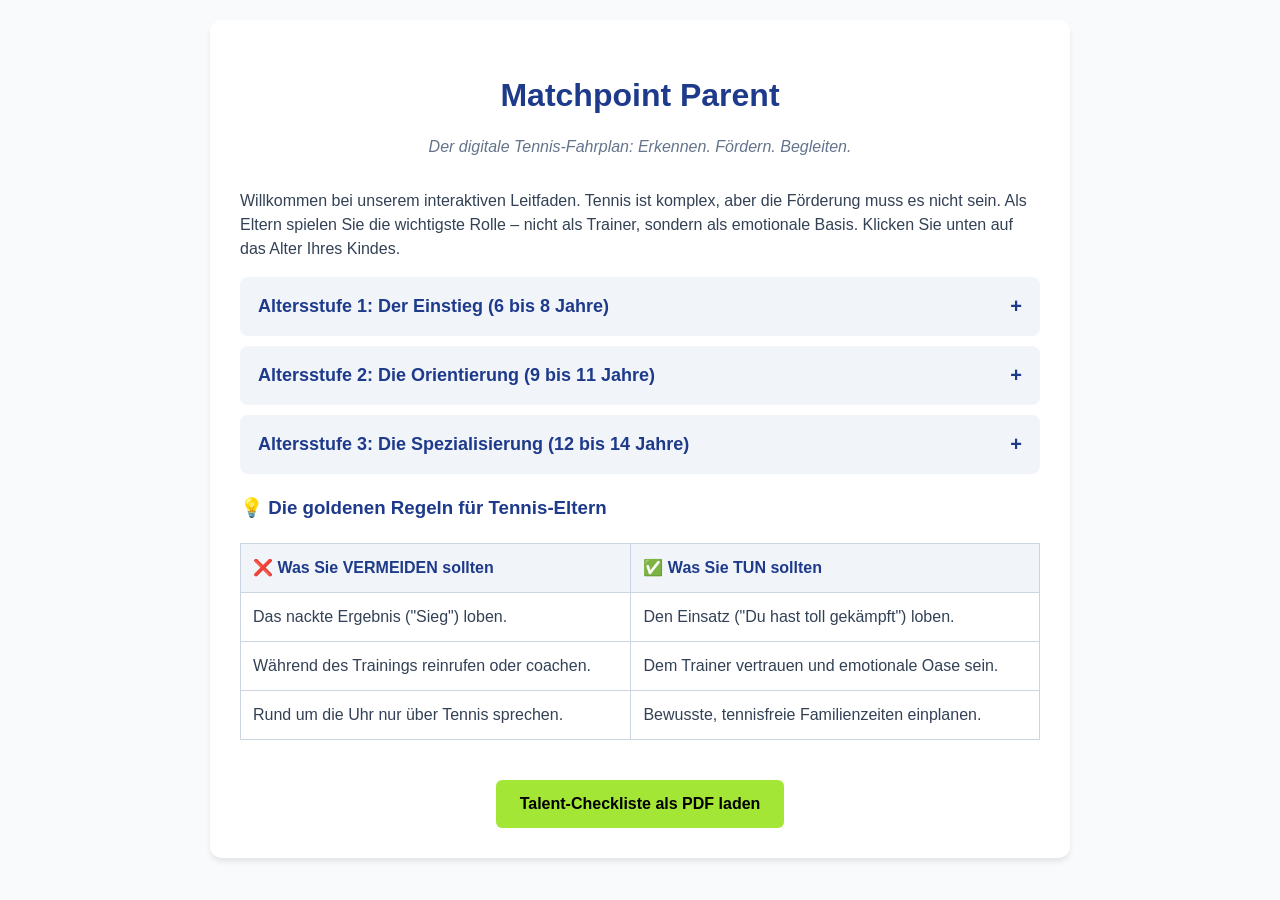
==== foerderung_ab_6.html @ e2ccd13d "Add files via upload" ====
<!DOCTYPE html>
<html lang="de">
<head>
    <meta charset="UTF-8">
    <meta name="viewport" content="width=device-width, initial-scale=1.0">
    <title>Matchpoint Parent - Tennis-Talent richtig fördern</title>
    <style>
        :root {
            --primary: #1e3a8a;
            --secondary: #a3e635;
            --text: #334155;
            --bg: #f8fafc;
            --white: #ffffff;
        }
        
        body {
            font-family: -apple-system, BlinkMacSystemFont, "Segoe UI", Roboto, sans-serif;
            line-height: 1.5;
            color: var(--text);
            background-color: var(--bg);
            margin: 0;
            padding: 20px;
        }

        .container {
            max-width: 800px;
            margin: 0 auto;
            background: var(--white);
            padding: 30px;
            border-radius: 12px;
            box-shadow: 0 4px 6px -1px rgba(0,0,0,0.1);
        }

        h1 {
            color: var(--primary);
            text-align: center;
            margin-bottom: 5px;
        }

        .subtitle {
            text-align: center;
            color: #64748b;
            font-style: italic;
            margin-bottom: 30px;
        }

        .accordion {
            background-color: #f1f5f9;
            color: var(--primary);
            cursor: pointer;
            padding: 18px;
            width: 100%;
            border: none;
            text-align: left;
            outline: none;
            font-size: 18px;
            font-weight: bold;
            transition: 0.4s;
            border-radius: 8px;
            margin-top: 10px;
            display: flex;
            justify-content: space-between;
            align-items: center;
        }

        .active, .accordion:hover {
            background-color: #e2e8f0;
        }

        .accordion:after {
            content: '\002B';
            font-size: 20px;
            font-weight: bold;
        }

        .active:after {
            content: "\2212";
        }

        .panel {
            padding: 0 18px;
            background-color: white;
            max-height: 0;
            overflow: hidden;
            transition: max-height 0.2s ease-out;
            border-left: 3px solid var(--secondary);
        }

        h3 {
            color: var(--primary);
            margin-top: 20px;
        }

        ul {
            padding-left: 20px;
        }

        li {
            margin-bottom: 8px;
        }

        table {
            width: 100%;
            border-collapse: collapse;
            margin: 20px 0;
        }

        th, td {
            border: 1px solid #cbd5e1;
            padding: 12px;
            text-align: left;
        }

        th {
            background-color: #f1f5f9;
            color: var(--primary);
        }

        .btn-container {
            text-align: center;
            margin-top: 40px;
        }

        .btn {
            background-color: var(--secondary);
            color: #000;
            padding: 12px 24px;
            text-decoration: none;
            font-weight: bold;
            border-radius: 6px;
            display: inline-block;
            transition: transform 0.2s;
        }

        .btn:hover {
            transform: scale(1.05);
        }
    </style>
</head>
<body>

<div class="container">
    <h1>Matchpoint Parent</h1>
    <p class="subtitle">Der digitale Tennis-Fahrplan: Erkennen. Fördern. Begleiten.</p>
    
    <p>Willkommen bei unserem interaktiven Leitfaden. Tennis ist komplex, aber die Förderung muss es nicht sein. Als Eltern spielen Sie die wichtigste Rolle – nicht als Trainer, sondern als emotionale Basis. Klicken Sie unten auf das Alter Ihres Kindes.</p>

    <button class="accordion">Altersstufe 1: Der Einstieg (6 bis 8 Jahre)</button>
    <div class="panel">
        <p><em>Motto: Die Welt der Bälle entdecken – Spaß steht über Technik.</em></p>
        <h3>🔍 Worauf Sie jetzt achten sollten (Talent-Check)</h3>
        <ul>
            <li><strong>Auge-Hand-Koordination:</strong> Fängt Ihr Kind Bälle mühelos aus der Luft?</li>
            <li><strong>Antizipation:</strong> Läuft es intuitiv dorthin, wo der Ball gleich hinspringt?</li>
            <li><strong>Ball-Fokus:</strong> Will das Kind mit jedem runden Objekt sofort spielen?</li>
            <li><strong>Agilität:</strong> Bewegt es sich flink und wechselt schnell die Richtung?</li>
        </ul>
        <h3>🚀 Was Sie jetzt aktiv fördern sollten</h3>
        <ul>
            <li><strong>Polysportivität:</strong> Gehen Sie zusätzlich Turnen, Schwimmen oder Fußball spielen.</li>
            <li><strong>Das richtige Material:</strong> Nutzen Sie kindgerechte rote, weiche Bälle und kleinere Schläger.</li>
            <li><strong>Freies Spielen:</strong> Lassen Sie Ihr Kind Bälle ohne starre Regeln gegen Wände schlagen.</li>
            <li><strong>Ergebnis-Freiheit:</strong> Loben Sie immer den Versuch, niemals das fehlerfreie Ergebnis.</li>
        </ul>
    </div>

    <button class="accordion">Altersstufe 2: Die Orientierung (9 bis 11 Jahre)</button>
    <div class="panel">
        <p><em>Motto: Das goldene Lernalter – Technik saugen wie ein Schwamm.</em></p>
        <h3>🔍 Worauf Sie jetzt achten sollten (Talent-Check)</h3>
        <ul>
            <li><strong>Lern-Geschwindigkeit:</strong> Setzt das Kind Trainer-Anweisungen nach wenigen Minuten um?</li>
            <li><strong>Frustrationstoleranz:</strong> Bleibt es nach Fehlern fokussiert oder verliert es die Lust?</li>
            <li><strong>Wettkampfdrang:</strong> Liebt es Ihr Kind, Punkte auszuspielen und Matches zu fordern?</li>
            <li><strong>Biologischer Vorsprung:</strong> Unterscheiden Sie echtes Talent von reinem Wachstumsvorsprung.</li>
        </ul>
        <h3>🚀 Was Sie jetzt aktiv fördern sollten</h3>
        <ul>
            <li><strong>Präzise Beinarbeit:</strong> Der Fokus im Training muss jetzt stark auf dem "Split-Step" liegen.</li>
            <li><strong>Erste Matchpraxis:</strong> Melden Sie Ihr Kind bei kleinen, regionalen Turnieren (U9/U10) an.</li>
            <li><strong>Orange & Grüne Bälle:</strong> Nutzen Sie die altersgerechten, leicht reduzierten Ballstufen.</li>
            <li><strong>Zweite Sportart halten:</strong> Leichtathletik (Schnelligkeit) ergänzt Tennis jetzt perfekt.</li>
        </ul>
    </div>

    <button class="accordion">Altersstufe 3: Die Spezialisierung (12 bis 14 Jahre)</button>
    <div class="panel">
        <p><em>Motto: Der Weg zum Athleten – Psyche und Taktik entscheiden.</em></p>
        <h3>🔍 Worauf Sie jetzt achten sollten (Talent-Check)</h3>
        <ul>
            <li><strong>Intrinsischer Antrieb:</strong> Packt Ihr Kind die Tasche selbst? Will es von sich aus mehr trainieren?</li>
            <li><strong>Mentale Stärke:</strong> Kann es enge Spielstände (z.B. Tie-Breaks) ruhig zu Ende spielen?</li>
            <li><strong>Regeneration:</strong> Erholt sich der Körper schnell nach harten Matches?</li>
        </ul>
        <h3>🚀 Was Sie jetzt aktiv fördern sollten</h3>
        <ul>
            <li><strong>Taktik-Training:</strong> Matchmuster verstehen lernen (z.B. "Wie öffne ich den Platz?").</li>
            <li><strong>Spezifische Athletik:</strong> Kraft-, Schnelligkeits- und Rumpfstabilitätstraining zur Prävention.</li>
            <li><strong>Professionelles Umfeld:</strong> Anbindung an den Landesverband oder Leistungsstützpunkte suchen.</li>
            <li><strong>Schule & Sport:</strong> Unterstützen Sie aktiv beim Zeitmanagement im Alltag.</li>
        </ul>
    </div>

    <h3>💡 Die goldenen Regeln für Tennis-Eltern</h3>
    <table>
        <thead>
            <tr>
                <th>❌ Was Sie VERMEIDEN sollten</th>
                <th>✅ Was Sie TUN sollten</th>
            </tr>
        </thead>
        <tbody>
            <tr>
                <td>Das nackte Ergebnis ("Sieg") loben.</td>
                <td>Den Einsatz ("Du hast toll gekämpft") loben.</td>
            </tr>
            <tr>
                <td>Während des Trainings reinrufen oder coachen.</td>
                <td>Dem Trainer vertrauen und emotionale Oase sein.</td>
            </tr>
            <tr>
                <td>Rund um die Uhr nur über Tennis sprechen.</td>
                <td>Bewusste, tennisfreie Familienzeiten einplanen.</td>
            </tr>
        </tbody>
    </table>

    <div class="btn-container">
        <a href="#" class="btn">Talent-Checkliste als PDF laden</a>
    </div>
</div>

<script>
    const acc = document.getElementsByClassName("accordion");
    for (let i = 0; i < acc.length; i++) {
        acc[i].addEventListener("click", function() {
            this.classList.toggle("active");
            const panel = this.nextElementSibling;
            if (panel.style.maxHeight) {
                panel.style.maxHeight = null;
            } else {
                panel.style.maxHeight = panel.scrollHeight + "px";
            } 
        });
    }
</script>

</body>
</html>
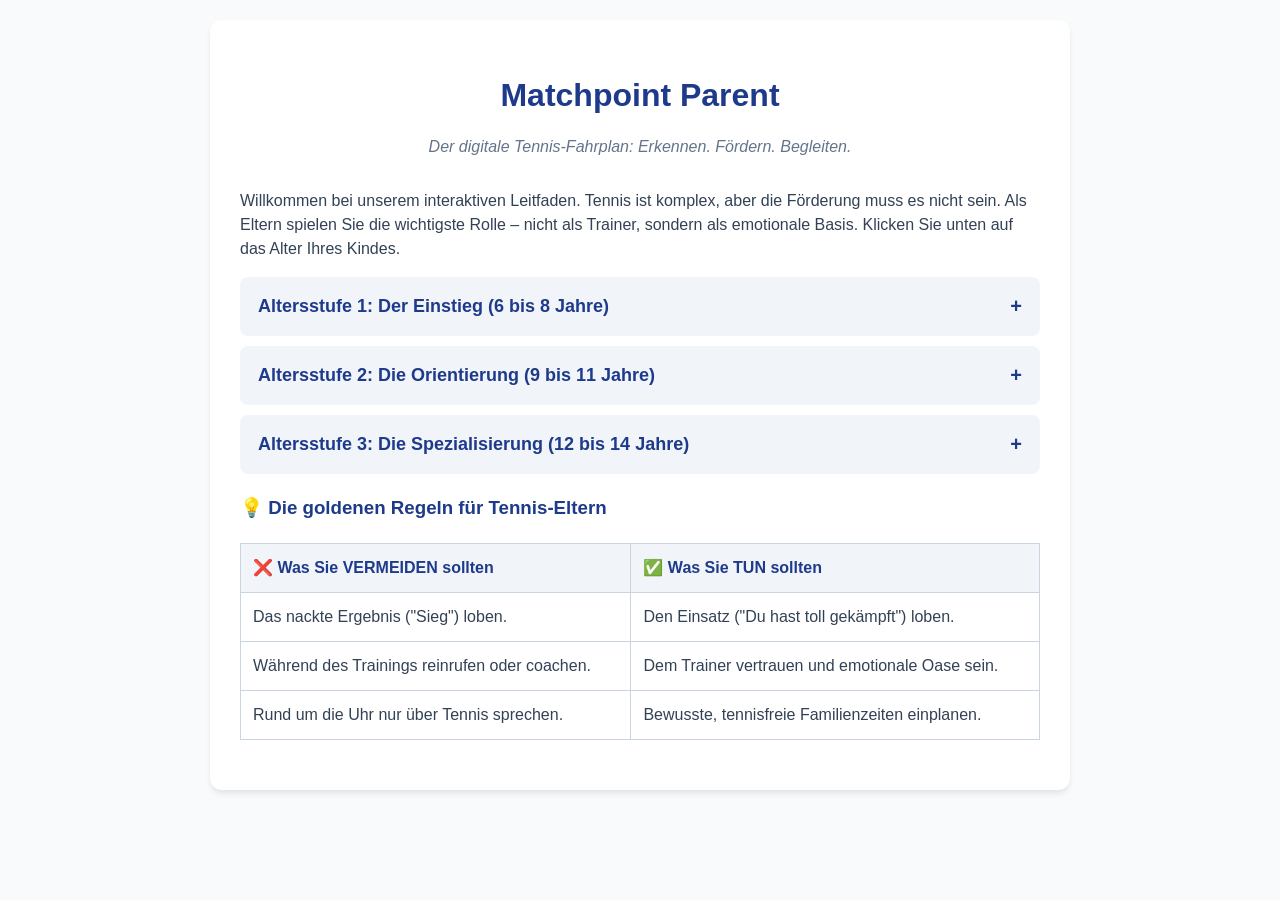
==== commit b633ea15: "Add files via upload" ====
--- a/foerderung_ab_6.html
+++ b/foerderung_ab_6.html
@@ -225,9 +225,6 @@
         </tbody>
     </table>
 
-    <div class="btn-container">
-        <a href="#" class="btn">Talent-Checkliste als PDF laden</a>
-    </div>
 </div>
 
 <script>
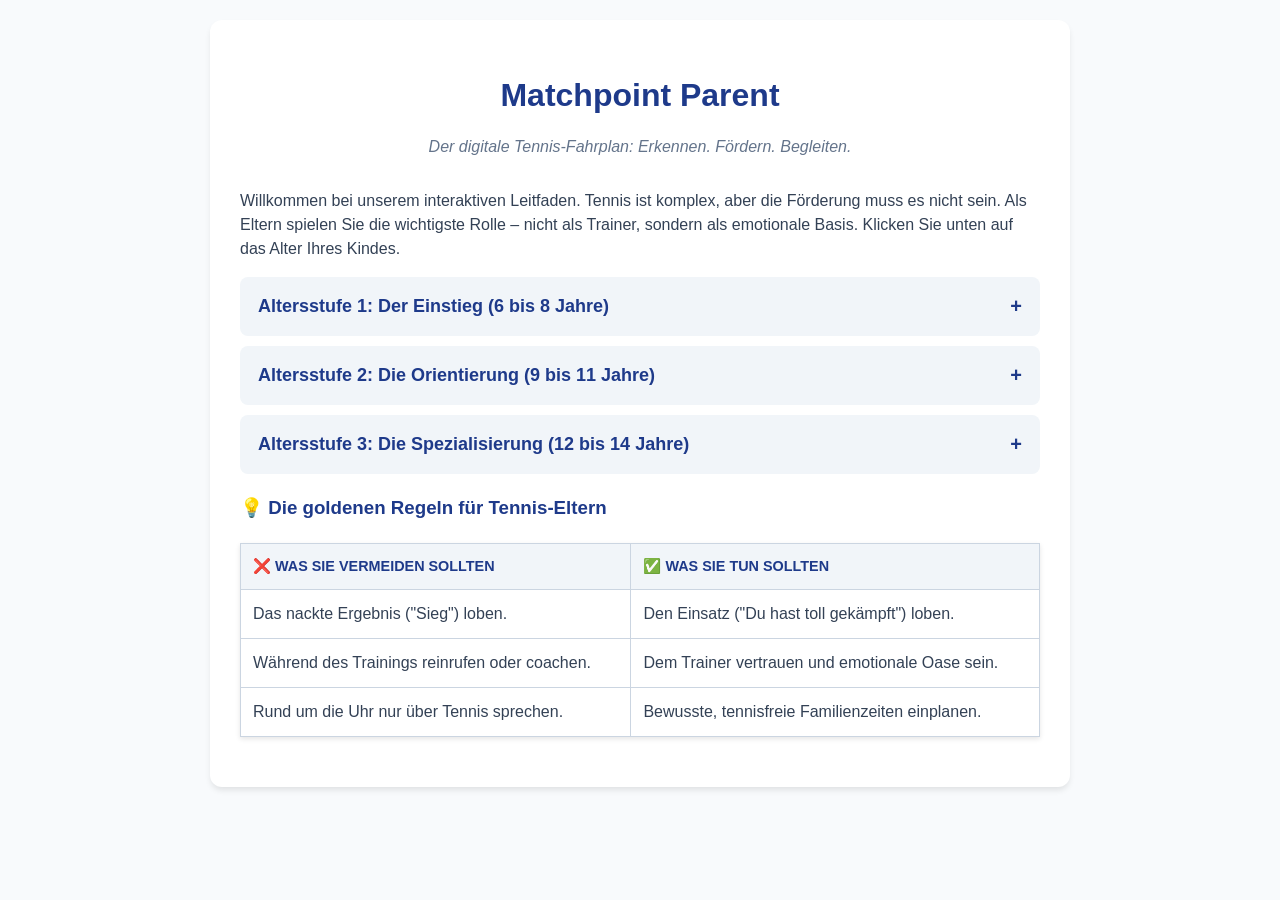
==== commit 0696b3c0: "Add files via upload" ====
--- a/foerderung_ab_6.html
+++ b/foerderung_ab_6.html
@@ -1,6 +1,11 @@
 <!DOCTYPE html>
 <html lang="de">
 <head>
+        <meta charset="UTF-8">
+    <meta name="viewport" content="width=device-width, initial-scale=1.0">
+    <title>Erwachsenen-Camp</title>
+    <link rel="stylesheet" href="style.css">
+    
     <meta charset="UTF-8">
     <meta name="viewport" content="width=device-width, initial-scale=1.0">
     <title>Matchpoint Parent - Tennis-Talent richtig fördern</title>
--- a/style.css
+++ b/style.css
@@ -0,0 +1,558 @@
+body { font-family: Arial, sans-serif; margin: 0; line-height: 1.6; }
+header { background: #2c3e50; color: white; padding: 20px; text-align: center; }
+
+nav ul { list-style: none; padding: 0; display: flex; justify-content: center; background: #34495e; }
+nav li { margin: 0 15px; }
+nav a { color: white; text-decoration: none; font-weight: bold; padding: 10px; display: block; }
+nav a:hover, .dropdown-content a:hover, td a:hover, .footer-nav a:hover { background-color: #27ae60; color: white; }
+nav a:hover { border-radius: 5px; }
+
+main { padding: 40px; max-width: 800px; margin: auto; }
+footer { text-align: center; padding: 20px; background: #eee; font-size: 0.9em; }
+
+table { width: 100%; border-collapse: collapse; margin-top: 20px; background: #fff; box-shadow: 0 2px 5px rgba(0,0,0,0.1); }
+th, td { padding: 12px 15px; text-align: left; border-bottom: 1px solid #ddd; }
+th { background: #27ae60; color: white; text-transform: uppercase; font-size: 0.9em; }
+tr:hover { background: #f9f9f9; }
+td a { text-decoration: none; color: #2c3e50; font-weight: bold; display: block; }
+
+.dropdown { position: relative; display: inline-block; }
+.dropdown-content { display: none; position: absolute; background: #34495e; min-width: 220px; box-shadow: 0 8px 16px rgba(0,0,0,0.2); z-index: 1; border-radius: 0 0 5px 5px; }
+.dropdown-content a { color: white; padding: 12px 16px; text-decoration: none; display: block; text-align: left; }
+.dropdown:hover .dropdown-content { display: block; }
+.dropbtn { cursor: default; }
+
+.info-grid { display: flex; gap: 20px; margin: 30px 0; }
+.info-grid p { margin: 1px 0; }
+.info-box { flex: 1; background: #f4f4f4; padding: 20px; border-left: 5px solid #27ae60; border-radius: 5px; }
+
+.cta-section { background: #2c3e50; color: white; padding: 30px; text-align: center; border-radius: 10px; }
+.button { display: inline-block; background: #27ae60; color: white; padding: 10px 20px; text-decoration: none; border-radius: 5px; margin-top: 15px; }
+.button:hover { background: #219150; }
+
+.deadline-urgent { color: #e74c3c; font-weight: bold; }
+.footer-nav a:hover { text-decoration: underline; color: #27ae60 !important; }
+
+.pdf-container { width: 100%; max-width: 900px; margin: 20px auto; overflow: hidden; border-radius: 8px; box-shadow: 0 4px 15px rgba(0,0,0,0.1); }
+
+.profile-header { margin-bottom: 40px; }
+.experience { font-size: 1.2rem; color: #27ae60; font-weight: bold; margin-bottom: 20px; }
+.contact-card { background: #f8f9fa; border: 1px solid #ddd; padding: 20px; border-radius: 10px; max-width: 400px; box-shadow: 0 4px 6px rgba(0,0,0,0.05); }
+.contact-card p { margin: 10px 0; }
+.contact-card a { color: #2c3e50; text-decoration: none; font-weight: bold; }
+.contact-card a:hover { color: #27ae60; text-decoration: underline; }
+.contact-card a[href*="wa.me"] { color: #25D366; }
+.price-info { font-size: 1.1rem; color: #c0392b; margin: 15px 0 !important; }
+
+@media (max-width: 768px) {
+    nav ul { flex-direction: column; align-items: center; }
+    nav li { margin: 5px 0; width: 100%; text-align: center; }
+    .dropdown-content { position: static; width: 100%; }
+    header h1 { font-size: 1.5rem; }
+}
+
+@media (max-width: 600px) {
+    table { display: block; overflow-x: auto; white-space: nowrap; }
+    .contact-card { max-width: 100%; }
+}
+
+.highlight-box {
+    background-color: #e8f5e9;
+    padding: 20px;
+    border-radius: 8px;
+    border-left: 6px solid #27ae60;
+    margin-bottom: 30px;
+}
+
+.donation-info {
+    background: #fdf2e9;
+    padding: 15px;
+    border-radius: 8px;
+    margin: 20px 0;
+    border: 1px dashed #e67e22;
+    text-align: center;
+}
+
+/* Falls noch nicht geschehen: WhatsApp & Telefon Farben */
+.whatsapp-btn { background-color: #25D366 !important; }
+.call-btn { background-color: #3498db !important; }
+.paypal-btn {
+    background-color: #0070ba !important; /* PayPal Blau */
+    color: white !important;
+    font-weight: bold;
+}
+.paypal-btn:hover {
+    background-color: #005ea6 !important;
+    text-decoration: none;
+}
+.trophy-box {
+    background: linear-gradient(135deg, #fff9e6 0%, #ffecb3 100%);
+    border: 2px solid #ffcc00 !important;
+    text-align: center;
+}
+
+.trophy-box h3 {
+    color: #b8860b;
+}
+.small-text {
+    font-size: 0.9rem;
+    line-height: 1.4;
+}
+
+.mode-details ul {
+    list-style-type: "🎾 ";
+    padding-left: 20px;
+}
+
+.mode-details h3 {
+    margin-top: 0;
+}
+/* Dunkelgrüne Box für die Siegerehrung */
+.award-ceremony-box {
+    background-color: #1b4d3e; /* Edles Dunkelgrün */
+    color: #ffffff; /* Weiße Schrift für Kontrast */
+    padding: 25px;
+    border-radius: 10px;
+    text-align: center;
+    margin: 30px 0;
+    box-shadow: 0 4px 10px rgba(0,0,0,0.2);
+    border: 2px solid #27ae60;
+}
+
+.award-ceremony-box h3 {
+    margin-top: 0;
+    color: #f1c40f; /* Goldene Farbe für die Überschrift */
+    text-transform: uppercase;
+    letter-spacing: 1px;
+}
+
+.award-ceremony-box p {
+    font-size: 1.1rem;
+    margin-bottom: 0;
+}
+.mentor-box {
+    background-color: #f0f7ff;
+    border-left: 5px solid #3498db;
+}
+
+.schedule-box {
+    background: #fff;
+    padding: 20px;
+    border-radius: 10px;
+    margin: 20px 0;
+    box-shadow: 0 2px 5px rgba(0,0,0,0.1);
+}
+
+.schedule-table {
+    width: 100%;
+    border-collapse: collapse;
+}
+
+.schedule-table td {
+    padding: 10px;
+    border-bottom: 1px solid #eee;
+}
+
+.schedule-table tr:last-child td {
+    border-bottom: none;
+}
+.contact-list {
+    text-align: left;
+    max-width: 500px;
+    margin: 20px auto;
+    background: rgba(255,255,255,0.1);
+    padding: 15px;
+    border-radius: 8px;
+}
+
+.contact-item {
+    margin-bottom: 10px;
+    padding-bottom: 5px;
+    border-bottom: 1px solid rgba(255,255,255,0.2);
+}
+
+.contact-item a {
+    color: white;
+    text-decoration: underline;
+}
+.intro-text {
+    font-size: 1.1rem;
+    line-height: 1.6;
+    color: #34495e;
+    margin-bottom: 30px;
+}
+
+.reason-grid {
+    display: flex;
+    gap: 20px;
+    margin-bottom: 30px;
+}
+
+.reason-card {
+    flex: 1;
+    background: #fdfdfd;
+    border: 1px solid #eee;
+    padding: 20px;
+    border-radius: 8px;
+}
+
+.health-box {
+    background-color: #e8f5e9; /* Zartes Grün */
+    padding: 25px;
+    border-radius: 12px;
+    margin-top: 40px;
+    border-left: 8px solid #2ecc71;
+}
+
+.did-you-know {
+    margin-top: 15px;
+    padding: 10px;
+    background: rgba(255, 255, 255, 0.5);
+    border-radius: 5px;
+    font-style: italic;
+}
+
+@media (max-width: 600px) {
+    .reason-grid { flex-direction: column; }
+}
+.detailed-article {
+    max-width: 800px;
+    margin: 0 auto;
+    line-height: 1.8;
+}
+
+.elixir-point {
+    margin-bottom: 40px;
+    padding-bottom: 20px;
+    border-bottom: 1px solid #eee;
+}
+
+.elixir-point h3 {
+    color: #27ae60;
+    font-size: 1.4rem;
+    margin-bottom: 10px;
+}
+
+.summary-box {
+    background-color: #2c3e50;
+    color: white;
+    padding: 30px;
+    border-radius: 10px;
+    text-align: center;
+    font-size: 1.2rem;
+}
+.training-table {
+    width: 100%;
+    border-collapse: collapse;
+    margin-top: 20px;
+}
+.training-table th, .training-table td {
+    padding: 12px;
+    text-align: left;
+    border-bottom: 1px solid #ddd;
+    vertical-align: top; /* Text oben ausrichten, wie in der PDF */
+}
+.training-table th {
+    background-color: #2c3e50;
+    color: white;
+}
+.download-container {
+    display: flex;
+    flex-direction: column;
+    align-items: center;
+    gap: 15px;
+    margin: 30px 0;
+}
+
+/* Der Info-Button (Dunkelblau/Grau) */
+.info-btn {
+    background-color: #34495e !important;
+    color: white !important;
+    padding: 12px 25px;
+    text-decoration: none;
+    border-radius: 5px;
+    display: inline-block;
+    font-weight: bold;
+}
+
+.info-btn:hover {
+    background-color: #2c3e50 !important;
+}
+
+/* Der Anmelde-Button (Grün) */
+.signup-btn {
+    background-color: #27ae60 !important;
+    color: white !important;
+    padding: 15px 30px;
+    text-decoration: none;
+    border-radius: 5px;
+    display: inline-block;
+    font-weight: bold;
+    font-size: 1.1rem;
+    box-shadow: 0 4px 6px rgba(0,0,0,0.1);
+}
+
+.signup-btn:hover {
+    background-color: #219150 !important;
+}
+html {
+    scroll-behavior: smooth;
+}
+.hospitality {
+    background-color: #fff4e6; /* Zartes Orange für Gastfreundschaft */
+    border-left: 5px solid #e67e22;
+}
+
+.logistics {
+    background-color: #e3f2fd; /* Zartes Blau für Transport */
+    border-left: 5px solid #3498db;
+}
+
+.schedule-box {
+    background: #f9f9f9;
+    padding: 20px;
+    border: 1px solid #ddd;
+    border-radius: 8px;
+    margin: 30px 0;
+}
+
+.intro-text {
+    font-style: italic;
+    font-size: 1.1rem;
+    color: #555;
+    border-left: 3px solid #ccc;
+    padding-left: 15px;
+    margin-bottom: 25px;
+}
+.time-badge {
+    display: inline-block;
+    background-color: #3498db;
+    color: white;
+    padding: 2px 8px;
+    border-radius: 4px;
+    font-size: 0.9em;
+    font-weight: bold;
+}
+.checklist-box {
+    background-color: #f0f7ff;
+    border-left: 5px solid #3498db;
+}
+
+.check-list {
+    list-style: none;
+    padding-left: 0;
+}
+
+.check-list li::before {
+    content: "🎾 ";
+    margin-right: 5px;
+}
+
+.agassi-quote {
+    background: #1b4d3e;
+    color: white;
+    padding: 25px;
+    border-radius: 10px;
+    margin: 30px 0;
+}
+
+.agassi-quote h3 { color: #f1c40f; }
+
+.matchplan-guide .step-card {
+    background: #fff;
+    border: 1px solid #ddd;
+    padding: 15px;
+    margin-bottom: 10px;
+    border-radius: 5px;
+}
+.matchplan-download {
+    background-color: #fdf2e9; /* Dein helles Pfirsich/Rosa */
+    border: 2px dashed #e67e22;
+    padding: 30px;
+    text-align: center;
+    border-radius: 15px;
+    margin-top: 40px;
+    color: #2c3e50 !important; /* Dunkle Schrift für maximale Lesbarkeit */
+}
+
+.matchplan-download h3 {
+    color: #d35400 !important; /* Kräftiges Orange für die Überschrift */
+    margin-bottom: 15px;
+}
+
+.matchplan-download p {
+    color: #2c3e50 !important;
+    font-size: 1.1rem;
+    line-height: 1.5;
+}
+
+.hint {
+    color: #7f8c8d !important; /* Ein dezentes Grau für den kleinen Hinweis unten */
+    font-style: italic;
+    margin-top: 15px;
+}
+
+
+.agassi-check-container {
+    background: rgba(255, 255, 255, 0.1);
+    padding: 15px;
+    border-radius: 8px;
+    margin-top: 15px;
+    text-align: left;
+}
+
+.check-item {
+    display: block;
+    margin: 10px 0;
+    cursor: pointer;
+    font-size: 1rem;
+}
+
+.check-item input[type="checkbox"] {
+    margin-right: 10px;
+    transform: scale(1.2); /* Macht die Box auf dem Handy größer */
+    accent-color: #f1c40f; /* Goldener Haken */
+}
+
+.agassi-hint {
+    font-size: 0.9rem;
+    margin-top: 15px;
+    opacity: 0.8;
+}
+/* --- STYLING FÜR DIE REKORDE-SEITE --- */
+
+/* Der Hintergrund der gesamten Sektion */
+.records-section {
+    padding: 20px;
+    background-color: #f4f7f6; /* Ganz helles Grau/Grün für den Hintergrund */
+    border-radius: 15px;
+}
+
+/* Die Container-Karten für jede Disziplin */
+.record-card {
+    background: #ffffff; /* Weißer Karten-Hintergrund */
+    border-radius: 12px;
+    box-shadow: 0 4px 15px rgba(0,0,0,0.1); /* Schatten, damit die Karte "schwebt" */
+    margin-bottom: 40px;
+    overflow: hidden;
+    border: 1px solid #ddd;
+}
+
+/* Der dunkelgrüne Header der Karte */
+.record-header {
+    background-color: #1b4d3e; /* Edles Tennis-Dunkelgrün */
+    color: white;
+    padding: 15px 20px;
+    border-bottom: 3px solid #27ae60;
+}
+
+.record-header h3 {
+    margin: 0;
+    font-size: 1.4rem;
+    text-align: center;
+}
+
+/* Tabellen-Styling innerhalb der Karten */
+.detailed-record-table {
+    width: 100%;
+    border-collapse: collapse;
+    background-color: white;
+}
+
+.detailed-record-table th {
+    background-color: #f8f9fa;
+    color: #2c3e50;
+    padding: 12px;
+    font-size: 0.85rem;
+    text-transform: uppercase;
+    border-bottom: 2px solid #eee;
+}
+
+.detailed-record-table td {
+    padding: 15px 10px;
+    border-bottom: 1px solid #eee;
+    text-align: center;
+    color: #333;
+}
+
+/* Die Spalte mit den Rekord-Zahlen hervorheben */
+.detailed-record-table td.score {
+    font-weight: bold;
+    color: #27ae60;
+    background-color: #f1f8f5;
+    width: 20%; /* Etwas breiter für das Jahr */
+    white-space: nowrap; /* Verhindert Zeilenumbruch bei Jahr */
+}
+
+
+/* Zeilen beim Drüberfahren hervorheben */
+.detailed-record-table tr:hover {
+    background-color: #f9f9f9;
+}
+
+/* Altersklassen-Spalte fett machen */
+.detailed-record-table td:first-child {
+    font-weight: bold;
+    background-color: #fcfcfc;
+    color: #1b4d3e;
+    width: 10%;
+}
+
+/* Responsive: Horizontales Scrollen auf dem Handy */
+@media screen and (max-width: 600px) {
+    .table-container {
+        overflow-x: auto;
+        -webkit-overflow-scrolling: touch;
+    }
+    .detailed-record-table {
+        min-width: 550px; /* Erzwingt Mindestbreite, damit nichts gequetscht wird */
+    }
+}
+
+/* Die Challenge-Box am Ende */
+.challenge-box {
+    background-color: #2c3e50;
+    color: white;
+    padding: 30px;
+    text-align: center;
+    border-radius: 12px;
+    margin-top: 50px;
+    border: 2px solid #f1c40f; /* Goldener Rahmen */
+}
+
+.record-submission {
+    margin-top: 50px;
+    padding-bottom: 50px;
+}
+
+.submission-card {
+    background: #fff;
+    padding: 30px;
+    border-radius: 15px;
+    border: 2px solid #27ae60;
+    box-shadow: 0 4px 20px rgba(0,0,0,0.1);
+}
+
+.form-group {
+    display: flex;
+    gap: 15px;
+    margin-bottom: 15px;
+}
+
+.form-group input, .form-group select {
+    flex: 1;
+    padding: 12px;
+    border: 1px solid #ddd;
+    border-radius: 5px;
+    font-size: 1rem;
+}
+
+@media (max-width: 600px) {
+    .form-group { flex-direction: column; }
+}
+
+.submission-card button {
+    width: 100%;
+    cursor: pointer;
+    border: none;
+}
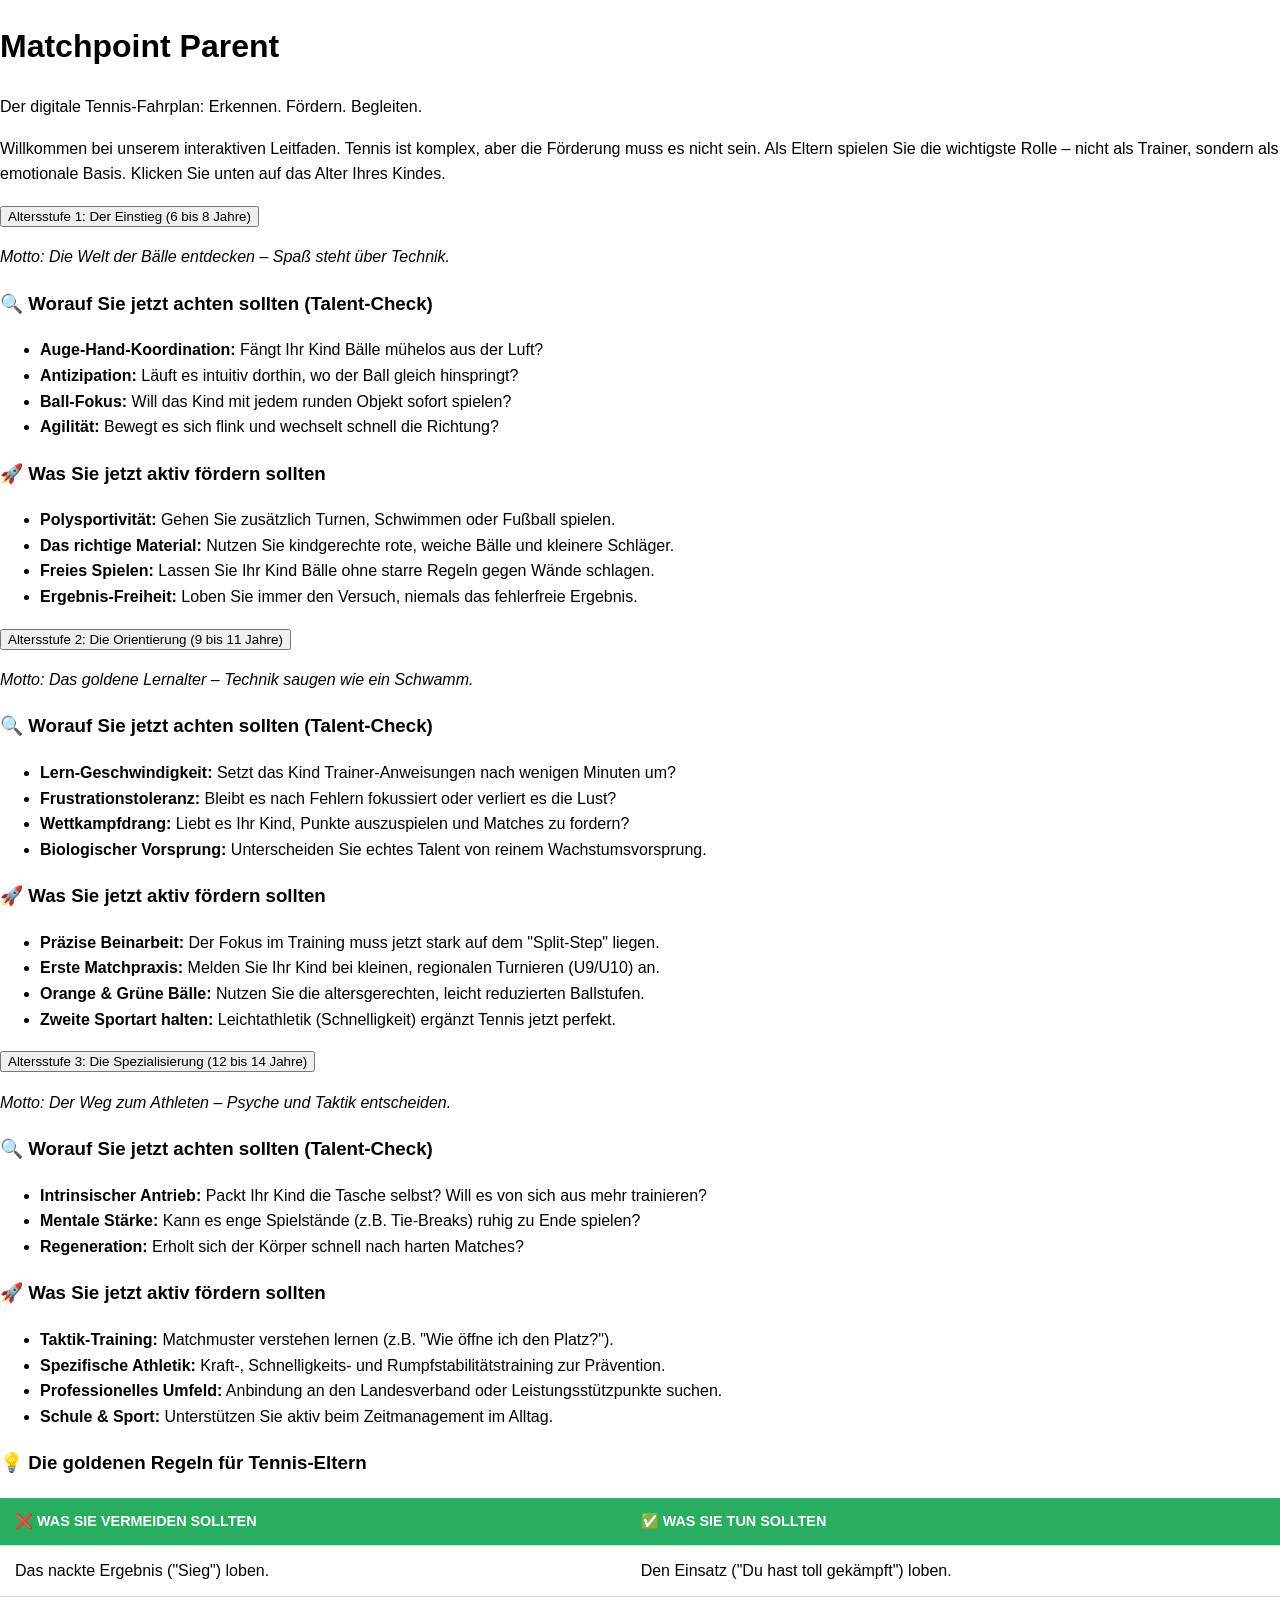
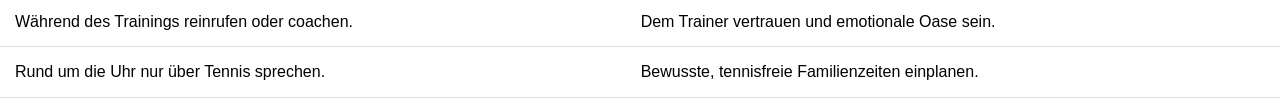
==== commit 001a7433: "Add files via upload" ====
--- a/foerderung_ab_6.html
+++ b/foerderung_ab_6.html
@@ -3,144 +3,10 @@
 <head>
         <meta charset="UTF-8">
     <meta name="viewport" content="width=device-width, initial-scale=1.0">
-    <title>Erwachsenen-Camp</title>
     <link rel="stylesheet" href="style.css">
     
-    <meta charset="UTF-8">
-    <meta name="viewport" content="width=device-width, initial-scale=1.0">
     <title>Matchpoint Parent - Tennis-Talent richtig fördern</title>
-    <style>
-        :root {
-            --primary: #1e3a8a;
-            --secondary: #a3e635;
-            --text: #334155;
-            --bg: #f8fafc;
-            --white: #ffffff;
-        }
-        
-        body {
-            font-family: -apple-system, BlinkMacSystemFont, "Segoe UI", Roboto, sans-serif;
-            line-height: 1.5;
-            color: var(--text);
-            background-color: var(--bg);
-            margin: 0;
-            padding: 20px;
-        }
-
-        .container {
-            max-width: 800px;
-            margin: 0 auto;
-            background: var(--white);
-            padding: 30px;
-            border-radius: 12px;
-            box-shadow: 0 4px 6px -1px rgba(0,0,0,0.1);
-        }
-
-        h1 {
-            color: var(--primary);
-            text-align: center;
-            margin-bottom: 5px;
-        }
-
-        .subtitle {
-            text-align: center;
-            color: #64748b;
-            font-style: italic;
-            margin-bottom: 30px;
-        }
-
-        .accordion {
-            background-color: #f1f5f9;
-            color: var(--primary);
-            cursor: pointer;
-            padding: 18px;
-            width: 100%;
-            border: none;
-            text-align: left;
-            outline: none;
-            font-size: 18px;
-            font-weight: bold;
-            transition: 0.4s;
-            border-radius: 8px;
-            margin-top: 10px;
-            display: flex;
-            justify-content: space-between;
-            align-items: center;
-        }
-
-        .active, .accordion:hover {
-            background-color: #e2e8f0;
-        }
-
-        .accordion:after {
-            content: '\002B';
-            font-size: 20px;
-            font-weight: bold;
-        }
-
-        .active:after {
-            content: "\2212";
-        }
-
-        .panel {
-            padding: 0 18px;
-            background-color: white;
-            max-height: 0;
-            overflow: hidden;
-            transition: max-height 0.2s ease-out;
-            border-left: 3px solid var(--secondary);
-        }
-
-        h3 {
-            color: var(--primary);
-            margin-top: 20px;
-        }
-
-        ul {
-            padding-left: 20px;
-        }
-
-        li {
-            margin-bottom: 8px;
-        }
-
-        table {
-            width: 100%;
-            border-collapse: collapse;
-            margin: 20px 0;
-        }
-
-        th, td {
-            border: 1px solid #cbd5e1;
-            padding: 12px;
-            text-align: left;
-        }
-
-        th {
-            background-color: #f1f5f9;
-            color: var(--primary);
-        }
-
-        .btn-container {
-            text-align: center;
-            margin-top: 40px;
-        }
-
-        .btn {
-            background-color: var(--secondary);
-            color: #000;
-            padding: 12px 24px;
-            text-decoration: none;
-            font-weight: bold;
-            border-radius: 6px;
-            display: inline-block;
-            transition: transform 0.2s;
-        }
-
-        .btn:hover {
-            transform: scale(1.05);
-        }
-    </style>
+   
 </head>
 <body>
 
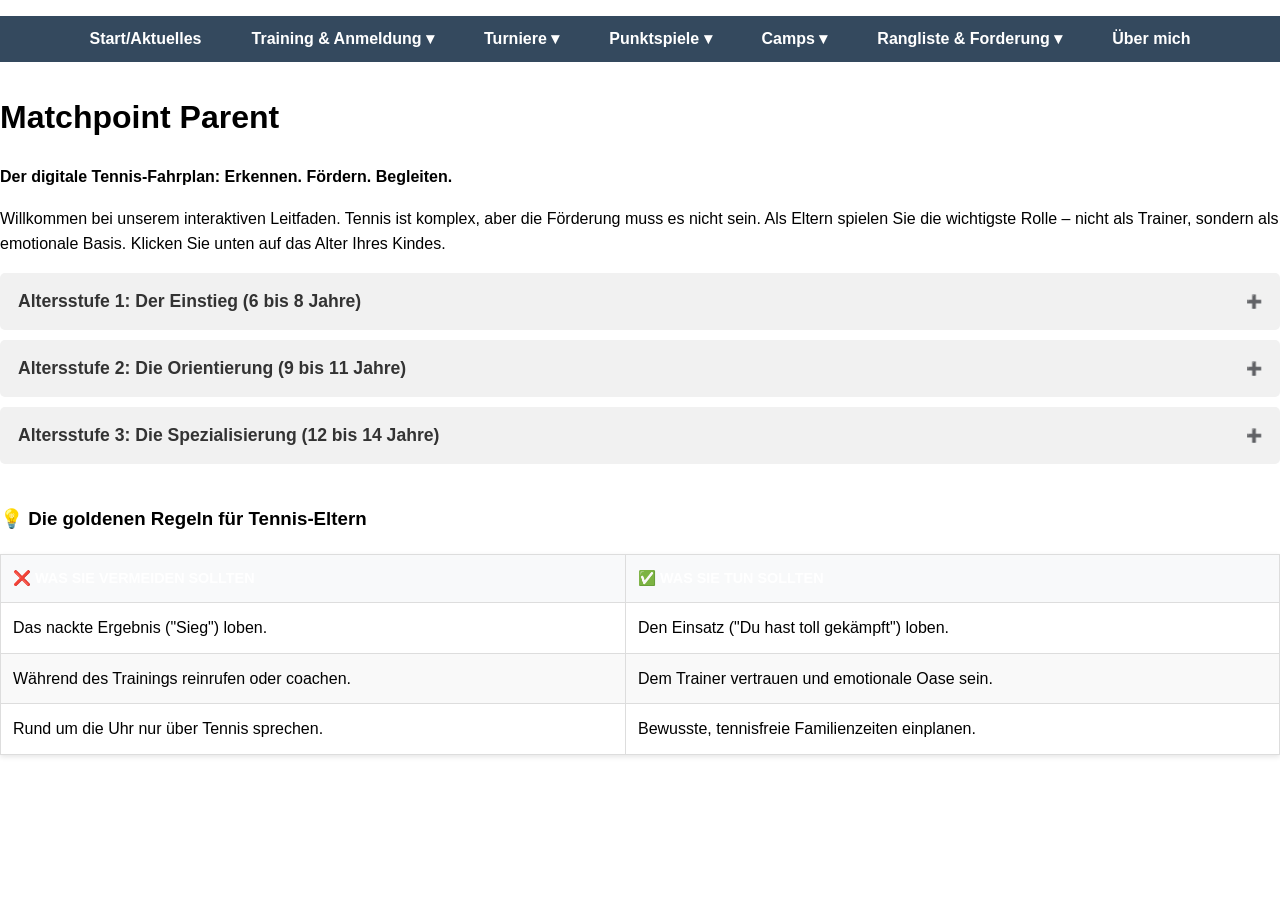
==== commit 591a1c99: "Add files via upload" ====
--- a/foerderung_ab_6.html
+++ b/foerderung_ab_6.html
@@ -1,21 +1,99 @@
 <!DOCTYPE html>
 <html lang="de">
 <head>
-        <meta charset="UTF-8">
+    <meta charset="UTF-8">
     <meta name="viewport" content="width=device-width, initial-scale=1.0">
-    <link rel="stylesheet" href="style.css">
+    <title>Matchpoint Parent - Tennis-Talent richtig fördern</title>
+    <!-- Bindet dein Haupt-CSS ein -->
+    <link rel="stylesheet" href="style.css"> 
     
-    <title>Matchpoint Parent - Tennis-Talent richtig fördern</title>
-   
+    <style>
+        /* Spezifische Styles für die Akkordeons auf dieser Seite */
+        .accordion {
+            background-color: #f1f1f1;
+            color: #333;
+            cursor: pointer;
+            padding: 18px;
+            width: 100%;
+            border: none;
+            text-align: left;
+            outline: none;
+            font-size: 1.1rem;
+            font-weight: bold;
+            transition: 0.4s;
+            margin-top: 10px;
+            border-radius: 5px;
+            display: flex;
+            justify-content: space-between;
+            align-items: center;
+        }
+
+        .accordion:after {
+            content: '\02795'; /* Plus-Zeichen */
+            font-size: 13px;
+            color: #777;
+            float: right;
+            margin-left: 5px;
+        }
+
+        .active:after {
+            content: "\2796"; /* Minus-Zeichen */
+        }
+
+        .accordion.active, .accordion:hover {
+            background-color: #ddd;
+        }
+
+        .panel {
+            padding: 0 18px;
+            background-color: white;
+            max-height: 0;
+            overflow: hidden;
+            transition: max-height 0.3s ease-out;
+            border-left: 3px solid #333; /* Markiert den offenen Bereich optisch */
+            margin-bottom: 10px;
+        }
+
+        .panel p, .panel h3, .panel ul {
+            margin-top: 15px;
+            margin-bottom: 15px;
+        }
+
+        /* Styling für die Tabelle */
+        table {
+            width: 100%;
+            border-collapse: collapse;
+            margin-top: 20px;
+            margin-bottom: 40px;
+        }
+
+        th, td {
+            border: 1px solid #ddd;
+            padding: 12px;
+            text-align: left;
+        }
+
+        th {
+            background-color: #f8f9fa;
+        }
+
+        tr:nth-child(even) {
+            background-color: #f9f9f9;
+        }
+    </style>
 </head>
 <body>
 
-<div class="container">
+<!-- Platzhalter für deine dynamische Navigation (falls du ein Skript dafür nutzt) -->
+<div id="nav-placeholder"></div>
+
+<div class="container" style="margin-top: 30px;">
     <h1>Matchpoint Parent</h1>
-    <p class="subtitle">Der digitale Tennis-Fahrplan: Erkennen. Fördern. Begleiten.</p>
+    <p class="subtitle"><strong>Der digitale Tennis-Fahrplan: Erkennen. Fördern. Begleiten.</strong></p>
     
     <p>Willkommen bei unserem interaktiven Leitfaden. Tennis ist komplex, aber die Förderung muss es nicht sein. Als Eltern spielen Sie die wichtigste Rolle – nicht als Trainer, sondern als emotionale Basis. Klicken Sie unten auf das Alter Ihres Kindes.</p>
 
+    <!-- Altersstufe 1 -->
     <button class="accordion">Altersstufe 1: Der Einstieg (6 bis 8 Jahre)</button>
     <div class="panel">
         <p><em>Motto: Die Welt der Bälle entdecken – Spaß steht über Technik.</em></p>
@@ -35,6 +113,7 @@
         </ul>
     </div>
 
+    <!-- Altersstufe 2 -->
     <button class="accordion">Altersstufe 2: Die Orientierung (9 bis 11 Jahre)</button>
     <div class="panel">
         <p><em>Motto: Das goldene Lernalter – Technik saugen wie ein Schwamm.</em></p>
@@ -54,6 +133,7 @@
         </ul>
     </div>
 
+    <!-- Altersstufe 3 -->
     <button class="accordion">Altersstufe 3: Die Spezialisierung (12 bis 14 Jahre)</button>
     <div class="panel">
         <p><em>Motto: Der Weg zum Athleten – Psyche und Taktik entscheiden.</em></p>
@@ -72,7 +152,8 @@
         </ul>
     </div>
 
-    <h3>💡 Die goldenen Regeln für Tennis-Eltern</h3>
+    <!-- Goldene Regeln Tabelle -->
+    <h3 style="margin-top: 40px;">💡 Die goldenen Regeln für Tennis-Eltern</h3>
     <table>
         <thead>
             <tr>
@@ -98,6 +179,7 @@
 
 </div>
 
+<!-- JavaScript für das sanfte Auf- und Zuklappen -->
 <script>
     const acc = document.getElementsByClassName("accordion");
     for (let i = 0; i < acc.length; i++) {
@@ -113,5 +195,15 @@
     }
 </script>
 
+<!-- Script zum automatischen Laden deiner nav.html (falls auf deinen anderen Seiten aktiv) -->
+<script>
+    fetch('nav.html')
+        .then(response => response.text())
+        .then(data => {
+            document.getElementById('nav-placeholder').innerHTML = data;
+        })
+        .catch(error => console.error('Fehler beim Laden der Navigation:', error));
+</script>
+
 </body>
 </html>
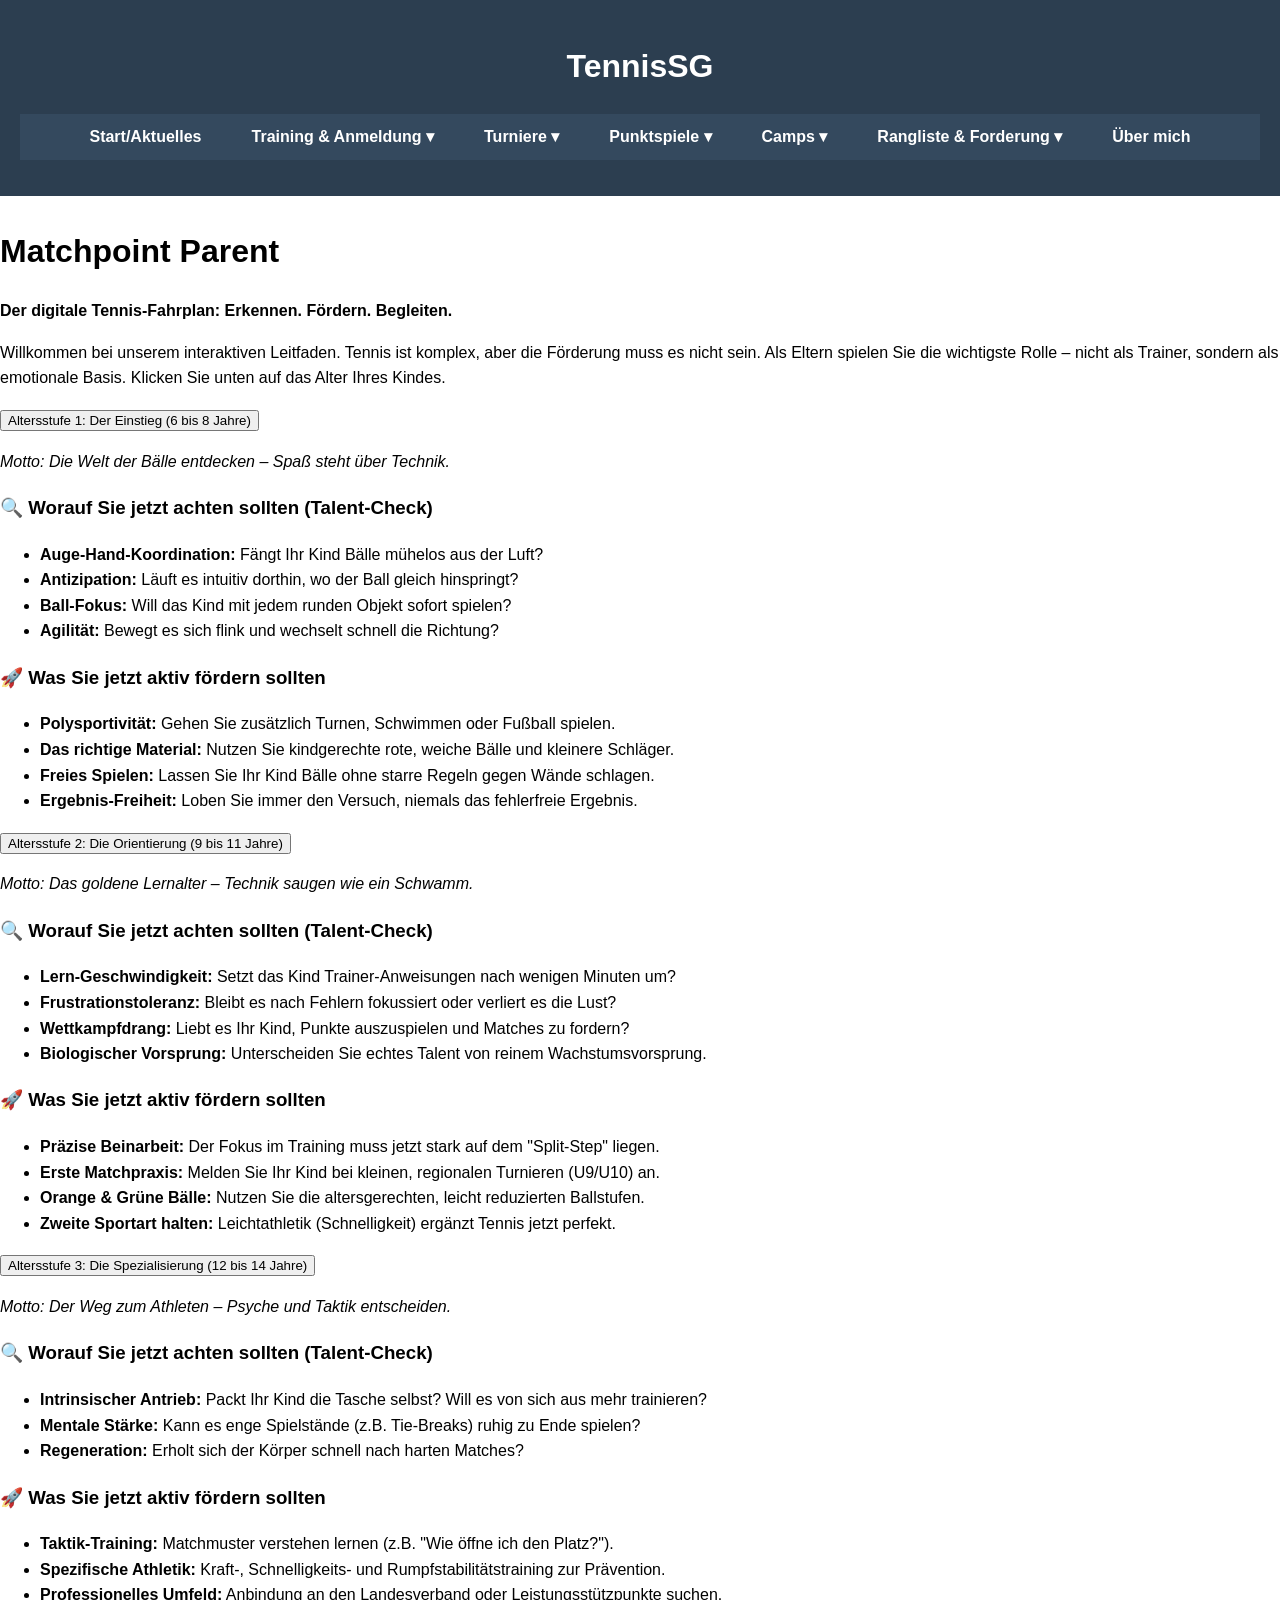
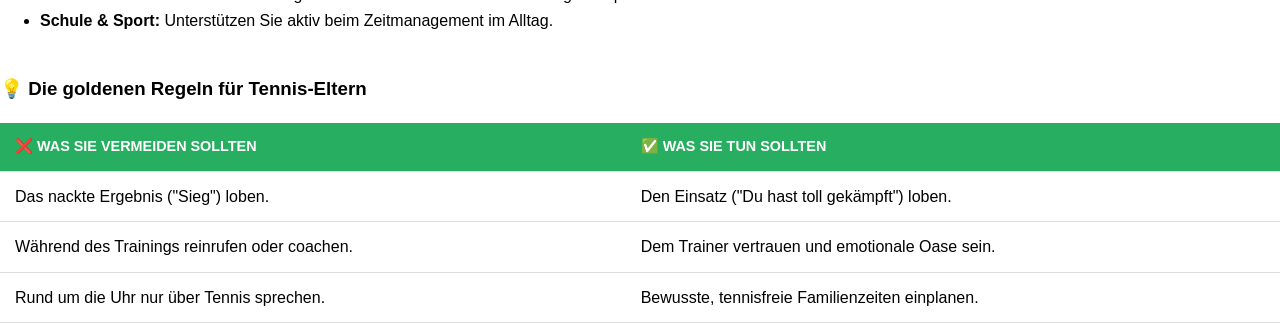
==== commit d57cd5e4: "Add files via upload" ====
--- a/foerderung_ab_6.html
+++ b/foerderung_ab_6.html
@@ -7,85 +7,14 @@
     <!-- Bindet dein Haupt-CSS ein -->
     <link rel="stylesheet" href="style.css"> 
     
-    <style>
-        /* Spezifische Styles für die Akkordeons auf dieser Seite */
-        .accordion {
-            background-color: #f1f1f1;
-            color: #333;
-            cursor: pointer;
-            padding: 18px;
-            width: 100%;
-            border: none;
-            text-align: left;
-            outline: none;
-            font-size: 1.1rem;
-            font-weight: bold;
-            transition: 0.4s;
-            margin-top: 10px;
-            border-radius: 5px;
-            display: flex;
-            justify-content: space-between;
-            align-items: center;
-        }
-
-        .accordion:after {
-            content: '\02795'; /* Plus-Zeichen */
-            font-size: 13px;
-            color: #777;
-            float: right;
-            margin-left: 5px;
-        }
-
-        .active:after {
-            content: "\2796"; /* Minus-Zeichen */
-        }
-
-        .accordion.active, .accordion:hover {
-            background-color: #ddd;
-        }
-
-        .panel {
-            padding: 0 18px;
-            background-color: white;
-            max-height: 0;
-            overflow: hidden;
-            transition: max-height 0.3s ease-out;
-            border-left: 3px solid #333; /* Markiert den offenen Bereich optisch */
-            margin-bottom: 10px;
-        }
-
-        .panel p, .panel h3, .panel ul {
-            margin-top: 15px;
-            margin-bottom: 15px;
-        }
-
-        /* Styling für die Tabelle */
-        table {
-            width: 100%;
-            border-collapse: collapse;
-            margin-top: 20px;
-            margin-bottom: 40px;
-        }
-
-        th, td {
-            border: 1px solid #ddd;
-            padding: 12px;
-            text-align: left;
-        }
-
-        th {
-            background-color: #f8f9fa;
-        }
-
-        tr:nth-child(even) {
-            background-color: #f9f9f9;
-        }
-    </style>
+    
 </head>
 <body>
-
-<!-- Platzhalter für deine dynamische Navigation (falls du ein Skript dafür nutzt) -->
-<div id="nav-placeholder"></div>
+<header>
+        <h1>TennisSG</h1>
+        <!-- Der Platzhalter für deine zentrale Navigation -->
+        <div id="nav-placeholder"></div>
+    </header>
 
 <div class="container" style="margin-top: 30px;">
     <h1>Matchpoint Parent</h1>
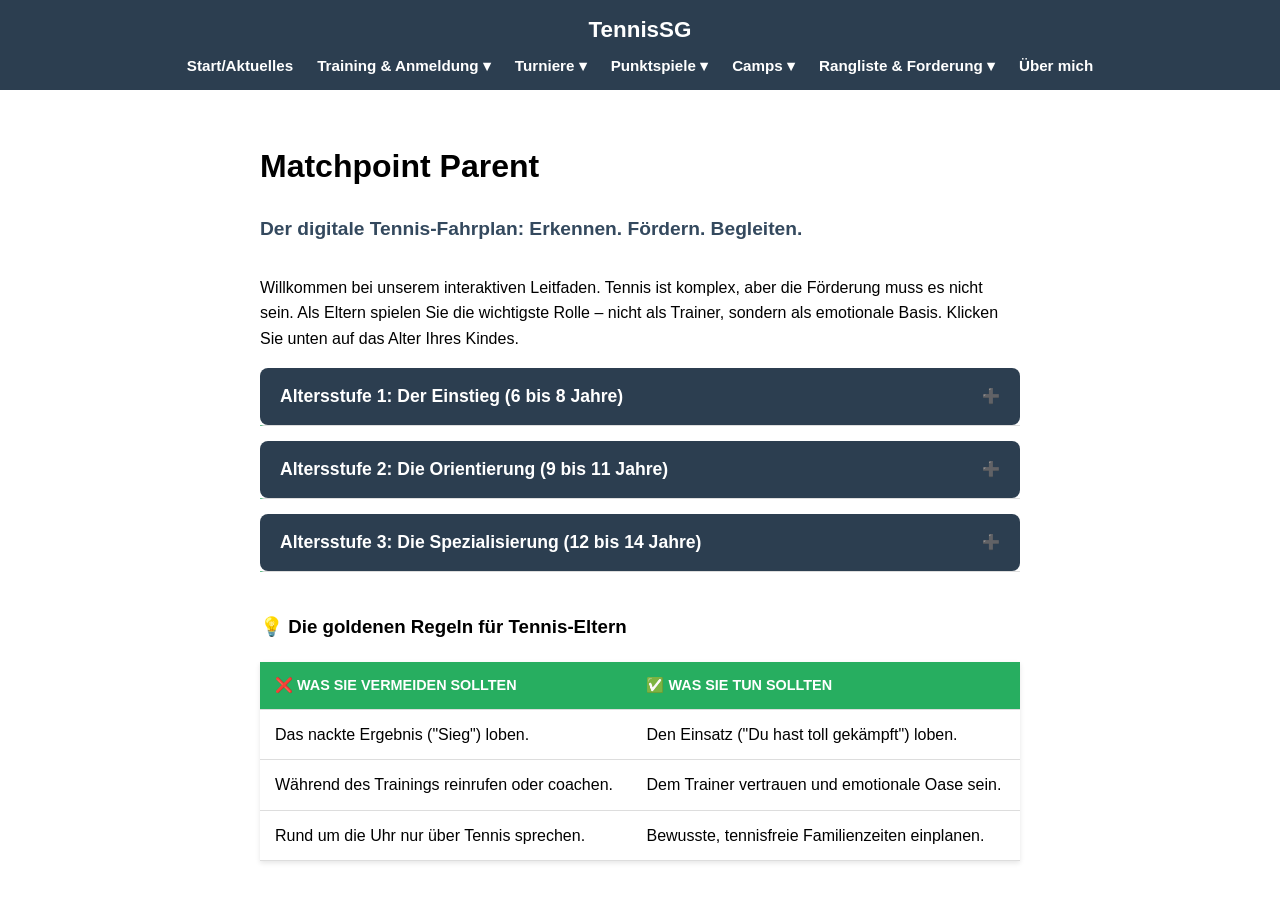
==== commit fa49baef: "Add files via upload" ====
--- a/foerderung_ab_6.html
+++ b/foerderung_ab_6.html
@@ -4,19 +4,16 @@
     <meta charset="UTF-8">
     <meta name="viewport" content="width=device-width, initial-scale=1.0">
     <title>Matchpoint Parent - Tennis-Talent richtig fördern</title>
-    <!-- Bindet dein Haupt-CSS ein -->
     <link rel="stylesheet" href="style.css"> 
-    
-    
 </head>
 <body>
+
 <header>
-        <h1>TennisSG</h1>
-        <!-- Der Platzhalter für deine zentrale Navigation -->
-        <div id="nav-placeholder"></div>
-    </header>
+    <h1>TennisSG</h1>
+    <div id="nav-placeholder"></div>
+</header>
 
-<div class="container" style="margin-top: 30px;">
+<div class="container">
     <h1>Matchpoint Parent</h1>
     <p class="subtitle"><strong>Der digitale Tennis-Fahrplan: Erkennen. Fördern. Begleiten.</strong></p>
     
@@ -25,60 +22,66 @@
     <!-- Altersstufe 1 -->
     <button class="accordion">Altersstufe 1: Der Einstieg (6 bis 8 Jahre)</button>
     <div class="panel">
-        <p><em>Motto: Die Welt der Bälle entdecken – Spaß steht über Technik.</em></p>
-        <h3>🔍 Worauf Sie jetzt achten sollten (Talent-Check)</h3>
-        <ul>
-            <li><strong>Auge-Hand-Koordination:</strong> Fängt Ihr Kind Bälle mühelos aus der Luft?</li>
-            <li><strong>Antizipation:</strong> Läuft es intuitiv dorthin, wo der Ball gleich hinspringt?</li>
-            <li><strong>Ball-Fokus:</strong> Will das Kind mit jedem runden Objekt sofort spielen?</li>
-            <li><strong>Agilität:</strong> Bewegt es sich flink und wechselt schnell die Richtung?</li>
-        </ul>
-        <h3>🚀 Was Sie jetzt aktiv fördern sollten</h3>
-        <ul>
-            <li><strong>Polysportivität:</strong> Gehen Sie zusätzlich Turnen, Schwimmen oder Fußball spielen.</li>
-            <li><strong>Das richtige Material:</strong> Nutzen Sie kindgerechte rote, weiche Bälle und kleinere Schläger.</li>
-            <li><strong>Freies Spielen:</strong> Lassen Sie Ihr Kind Bälle ohne starre Regeln gegen Wände schlagen.</li>
-            <li><strong>Ergebnis-Freiheit:</strong> Loben Sie immer den Versuch, niemals das fehlerfreie Ergebnis.</li>
-        </ul>
+        <div class="panel-content">
+            <p><em>Motto: Die Welt der Bälle entdecken – Spaß steht über Technik.</em></p>
+            <h3>🔍 Worauf Sie jetzt achten sollten (Talent-Check)</h3>
+            <ul>
+                <li><strong>Auge-Hand-Koordination:</strong> Fängt Ihr Kind Bälle mühelos aus der Luft?</li>
+                <li><strong>Antizipation:</strong> Läuft es intuitiv dorthin, wo der Ball gleich hinspringt?</li>
+                <li><strong>Ball-Fokus:</strong> Will das Kind mit jedem runden Objekt sofort spielen?</li>
+                <li><strong>Agilität:</strong> Bewegt es sich flink und wechselt schnell die Richtung?</li>
+            </ul>
+            <h3>🚀 Was Sie jetzt aktiv fördern sollten</h3>
+            <ul>
+                <li><strong>Polysportivität:</strong> Gehen Sie zusätzlich Turnen, Schwimmen oder Fußball spielen.</li>
+                <li><strong>Das richtige Material:</strong> Nutzen Sie kindgerechte rote, weiche Bälle und kleinere Schläger.</li>
+                <li><strong>Freies Spielen:</strong> Lassen Sie Ihr Kind Bälle ohne starre Regeln gegen Wände schlagen.</li>
+                <li><strong>Ergebnis-Freiheit:</strong> Loben Sie immer den Versuch, niemals das fehlerfreie Ergebnis.</li>
+            </ul>
+        </div>
     </div>
 
     <!-- Altersstufe 2 -->
     <button class="accordion">Altersstufe 2: Die Orientierung (9 bis 11 Jahre)</button>
     <div class="panel">
-        <p><em>Motto: Das goldene Lernalter – Technik saugen wie ein Schwamm.</em></p>
-        <h3>🔍 Worauf Sie jetzt achten sollten (Talent-Check)</h3>
-        <ul>
-            <li><strong>Lern-Geschwindigkeit:</strong> Setzt das Kind Trainer-Anweisungen nach wenigen Minuten um?</li>
-            <li><strong>Frustrationstoleranz:</strong> Bleibt es nach Fehlern fokussiert oder verliert es die Lust?</li>
-            <li><strong>Wettkampfdrang:</strong> Liebt es Ihr Kind, Punkte auszuspielen und Matches zu fordern?</li>
-            <li><strong>Biologischer Vorsprung:</strong> Unterscheiden Sie echtes Talent von reinem Wachstumsvorsprung.</li>
-        </ul>
-        <h3>🚀 Was Sie jetzt aktiv fördern sollten</h3>
-        <ul>
-            <li><strong>Präzise Beinarbeit:</strong> Der Fokus im Training muss jetzt stark auf dem "Split-Step" liegen.</li>
-            <li><strong>Erste Matchpraxis:</strong> Melden Sie Ihr Kind bei kleinen, regionalen Turnieren (U9/U10) an.</li>
-            <li><strong>Orange & Grüne Bälle:</strong> Nutzen Sie die altersgerechten, leicht reduzierten Ballstufen.</li>
-            <li><strong>Zweite Sportart halten:</strong> Leichtathletik (Schnelligkeit) ergänzt Tennis jetzt perfekt.</li>
-        </ul>
+        <div class="panel-content">
+            <p><em>Motto: Das goldene Lernalter – Technik saugen wie ein Schwamm.</em></p>
+            <h3>🔍 Worauf Sie jetzt achten sollten (Talent-Check)</h3>
+            <ul>
+                <li><strong>Lern-Geschwindigkeit:</strong> Setzt das Kind Trainer-Anweisungen nach wenigen Minuten um?</li>
+                <li><strong>Frustrationstoleranz:</strong> Bleibt es nach Fehlern fokussiert oder verliert es die Lust?</li>
+                <li><strong>Wettkampfdrang:</strong> Liebt es Ihr Kind, Punkte auszuspielen und Matches zu fordern?</li>
+                <li><strong>Biologischer Vorsprung:</strong> Unterscheiden Sie echtes Talent von reinem Wachstumsvorsprung.</li>
+            </ul>
+            <h3>🚀 Was Sie jetzt aktiv fördern sollten</h3>
+            <ul>
+                <li><strong>Präzise Beinarbeit:</strong> Der Fokus im Training muss jetzt stark auf dem "Split-Step" liegen.</li>
+                <li><strong>Erste Matchpraxis:</strong> Melden Sie Ihr Kind bei kleinen, regionalen Turnieren (U9/U10) an.</li>
+                <li><strong>Orange & Grüne Bälle:</strong> Nutzen Sie die altersgerechten, leicht reduzierten Ballstufen.</li>
+                <li><strong>Zweite Sportart halten:</strong> Leichtathletik (Schnelligkeit) ergänzt Tennis jetzt perfekt.</li>
+            </ul>
+        </div>
     </div>
 
     <!-- Altersstufe 3 -->
     <button class="accordion">Altersstufe 3: Die Spezialisierung (12 bis 14 Jahre)</button>
     <div class="panel">
-        <p><em>Motto: Der Weg zum Athleten – Psyche und Taktik entscheiden.</em></p>
-        <h3>🔍 Worauf Sie jetzt achten sollten (Talent-Check)</h3>
-        <ul>
-            <li><strong>Intrinsischer Antrieb:</strong> Packt Ihr Kind die Tasche selbst? Will es von sich aus mehr trainieren?</li>
-            <li><strong>Mentale Stärke:</strong> Kann es enge Spielstände (z.B. Tie-Breaks) ruhig zu Ende spielen?</li>
-            <li><strong>Regeneration:</strong> Erholt sich der Körper schnell nach harten Matches?</li>
-        </ul>
-        <h3>🚀 Was Sie jetzt aktiv fördern sollten</h3>
-        <ul>
-            <li><strong>Taktik-Training:</strong> Matchmuster verstehen lernen (z.B. "Wie öffne ich den Platz?").</li>
-            <li><strong>Spezifische Athletik:</strong> Kraft-, Schnelligkeits- und Rumpfstabilitätstraining zur Prävention.</li>
-            <li><strong>Professionelles Umfeld:</strong> Anbindung an den Landesverband oder Leistungsstützpunkte suchen.</li>
-            <li><strong>Schule & Sport:</strong> Unterstützen Sie aktiv beim Zeitmanagement im Alltag.</li>
-        </ul>
+        <div class="panel-content">
+            <p><em>Motto: Der Weg zum Athleten – Psyche und Taktik entscheiden.</em></p>
+            <h3>🔍 Worauf Sie jetzt achten sollten (Talent-Check)</h3>
+            <ul>
+                <li><strong>Intrinsischer Antrieb:</strong> Packt Ihr Kind die Tasche selbst? Will es von sich aus mehr trainieren?</li>
+                <li><strong>Mentale Stärke:</strong> Kann es enge Spielstände (z.B. Tie-Breaks) ruhig zu Ende spielen?</li>
+                <li><strong>Regeneration:</strong> Erholt sich der Körper schnell nach harten Matches?</li>
+            </ul>
+            <h3>🚀 Was Sie jetzt aktiv fördern sollten</h3>
+            <ul>
+                <li><strong>Taktik-Training:</strong> Matchmuster verstehen lernen (z.B. "Wie öffne ich den Platz?").</li>
+                <li><strong>Spezifische Athletik:</strong> Kraft-, Schnelligkeits- und Rumpfstabilitätstraining zur Prävention.</li>
+                <li><strong>Professionelles Umfeld:</strong> Anbindung an den Landesverband oder Leistungsstützpunkte suchen.</li>
+                <li><strong>Schule & Sport:</strong> Unterstützen Sie aktiv beim Zeitmanagement im Alltag.</li>
+            </ul>
+        </div>
     </div>
 
     <!-- Goldene Regeln Tabelle -->
@@ -124,7 +127,7 @@
     }
 </script>
 
-<!-- Script zum automatischen Laden deiner nav.html (falls auf deinen anderen Seiten aktiv) -->
+<!-- Script zum automatischen Laden deiner nav.html -->
 <script>
     fetch('nav.html')
         .then(response => response.text())
--- a/style.css
+++ b/style.css
@@ -1,12 +1,23 @@
-body { font-family: Arial, sans-serif; margin: 0; line-height: 1.6; }
-header { background: #2c3e50; color: white; padding: 20px; text-align: center; }
-
-nav ul { list-style: none; padding: 0; display: flex; justify-content: center; background: #34495e; }
-nav li { margin: 0 15px; }
-nav a { color: white; text-decoration: none; font-weight: bold; padding: 10px; display: block; }
-nav a:hover, .dropdown-content a:hover, td a:hover, .footer-nav a:hover { background-color: #27ae60; color: white; }
-nav a:hover { border-radius: 5px; }
-
+/* Das sorgt dafür, dass Abstände die Boxen nicht breiter machen als das Handy-Display */
+* {box-sizing: border-box;}
+
+/* --- 1. HEADER & GRUNDSTRUKTUR --- */
+header {position: fixed;top: 0; left: 0; width: 100%;background-color: #2c3e50;z-index: 10000;height: 90px;display: flex;flex-direction: column;align-items: center;justify-content: center;}
+header h1 { color: white; margin: 0; font-size: 1.4rem; }
+body { padding-top: 100px !important; } /* Platz für den fixen Header */
+
+/* --- 2. NAVIGATION DESKTOP (Normalansicht) --- */
+#nav-list { display: flex; list-style: none; padding: 0; margin: 5px 0 0 0; }
+#nav-list li { margin: 0 12px; position: relative; }
+#nav-list a { color: white; text-decoration: none; font-weight: bold; font-size: 0.95rem; }
+.menu-icon { display: none; } /* Auf PC unsichtbar */
+
+/* Dropdown Desktop */
+.dropdown-content {display: none; position: absolute; background: #34495e;min-width: 180px; z-index: 10001; box-shadow: 0 8px 16px rgba(0,0,0,0.2);}
+.dropdown-content a { padding: 10px; display: block; font-size: 0.85rem !important; }
+.dropdown:hover .dropdown-content { display: block; }
+
+body { font-family: Arial, sans-serif; margin: 0; line-height: 1.6;padding-top: 100px;/* Dieser Wert muss evtl. feinjustiert werden */ }
 main { padding: 40px; max-width: 800px; margin: auto; }
 footer { text-align: center; padding: 20px; background: #eee; font-size: 0.9em; }
 
@@ -16,14 +27,12 @@
 tr:hover { background: #f9f9f9; }
 td a { text-decoration: none; color: #2c3e50; font-weight: bold; display: block; }
 
-.dropdown { position: relative; display: inline-block; }
-.dropdown-content { display: none; position: absolute; background: #34495e; min-width: 220px; box-shadow: 0 8px 16px rgba(0,0,0,0.2); z-index: 1; border-radius: 0 0 5px 5px; }
-.dropdown-content a { color: white; padding: 12px 16px; text-decoration: none; display: block; text-align: left; }
-.dropdown:hover .dropdown-content { display: block; }
-.dropbtn { cursor: default; }
-
-.info-grid { display: flex; gap: 20px; margin: 30px 0; }
-.info-grid p { margin: 1px 0; }
+
+
+/* Clubmeisterschaften*/
+
+.info-grid { display: flex;flex-wrap: wrap; /* Erlaubt das Umbrechen auf dem Handy */ gap: 20px; margin: 30px 0; }
+.info-grid p {flex: 1; min-width: 280px; /* Bricht unter 280px Breite automatisch in die nächste Zeile */background: #fdfdfd;border: 1px solid #eee;padding: 20px;border-radius: 8px;}
 .info-box { flex: 1; background: #f4f4f4; padding: 20px; border-left: 5px solid #27ae60; border-radius: 5px; }
 
 .cta-section { background: #2c3e50; color: white; padding: 30px; text-align: center; border-radius: 10px; }
@@ -44,515 +53,357 @@
 .contact-card a[href*="wa.me"] { color: #25D366; }
 .price-info { font-size: 1.1rem; color: #c0392b; margin: 15px 0 !important; }
 
-@media (max-width: 768px) {
-    nav ul { flex-direction: column; align-items: center; }
-    nav li { margin: 5px 0; width: 100%; text-align: center; }
-    .dropdown-content { position: static; width: 100%; }
-    header h1 { font-size: 1.5rem; }
-}
-
-@media (max-width: 600px) {
-    table { display: block; overflow-x: auto; white-space: nowrap; }
-    .contact-card { max-width: 100%; }
-}
-
-.highlight-box {
-    background-color: #e8f5e9;
-    padding: 20px;
-    border-radius: 8px;
-    border-left: 6px solid #27ae60;
-    margin-bottom: 30px;
-}
-
-.donation-info {
-    background: #fdf2e9;
-    padding: 15px;
-    border-radius: 8px;
-    margin: 20px 0;
-    border: 1px dashed #e67e22;
-    text-align: center;
-}
+
+.highlight-box {background-color: #e8f5e9;padding: 20px;border-radius: 8px;border-left: 6px solid #27ae60;margin-bottom: 30px;}
+.donation-info {background: #fdf2e9;padding: 15px;border-radius: 8px;margin: 20px 0;border: 1px dashed #e67e22;text-align: center;}
+
 
 /* Falls noch nicht geschehen: WhatsApp & Telefon Farben */
 .whatsapp-btn { background-color: #25D366 !important; }
 .call-btn { background-color: #3498db !important; }
-.paypal-btn {
-    background-color: #0070ba !important; /* PayPal Blau */
-    color: white !important;
-    font-weight: bold;
-}
-.paypal-btn:hover {
-    background-color: #005ea6 !important;
-    text-decoration: none;
-}
-.trophy-box {
-    background: linear-gradient(135deg, #fff9e6 0%, #ffecb3 100%);
-    border: 2px solid #ffcc00 !important;
-    text-align: center;
-}
-
-.trophy-box h3 {
-    color: #b8860b;
-}
-.small-text {
-    font-size: 0.9rem;
-    line-height: 1.4;
-}
-
-.mode-details ul {
-    list-style-type: "🎾 ";
-    padding-left: 20px;
-}
-
-.mode-details h3 {
-    margin-top: 0;
-}
+.paypal-btn {background-color: #0070ba !important; /* PayPal Blau */color: white !important;font-weight: bold;}
+.paypal-btn:hover {background-color: #005ea6 !important;text-decoration: none;}
+.trophy-box { background: linear-gradient(135deg, #fff9e6 0%, #ffecb3 100%);border: 2px solid #ffcc00 !important;text-align: center;}
+.trophy-box h3 {color: #b8860b;}
+.small-text {font-size: 0.9rem;line-height: 1.4;}
+
+.mode-details ul {list-style-type: "🎾 ";padding-left: 20px;}
+.mode-details h3 {margin-top: 0;}
+
+
 /* Dunkelgrüne Box für die Siegerehrung */
-.award-ceremony-box {
-    background-color: #1b4d3e; /* Edles Dunkelgrün */
-    color: #ffffff; /* Weiße Schrift für Kontrast */
-    padding: 25px;
-    border-radius: 10px;
-    text-align: center;
-    margin: 30px 0;
-    box-shadow: 0 4px 10px rgba(0,0,0,0.2);
-    border: 2px solid #27ae60;
-}
-
-.award-ceremony-box h3 {
-    margin-top: 0;
-    color: #f1c40f; /* Goldene Farbe für die Überschrift */
-    text-transform: uppercase;
-    letter-spacing: 1px;
-}
-
-.award-ceremony-box p {
-    font-size: 1.1rem;
-    margin-bottom: 0;
-}
-.mentor-box {
-    background-color: #f0f7ff;
-    border-left: 5px solid #3498db;
-}
-
-.schedule-box {
-    background: #fff;
+.award-ceremony-box {background-color: #1b4d3e; /* Edles Dunkelgrün */color: #ffffff; /* Weiße Schrift für Kontrast */padding: 25px;border-radius: 10px;text-align: center;margin: 30px 0;box-shadow: 0 4px 10px rgba(0,0,0,0.2);border: 2px solid #27ae60;}
+.award-ceremony-box h3 {margin-top: 0;color: #f1c40f; /* Goldene Farbe für die Überschrift */text-transform: uppercase;letter-spacing: 1px;}
+.award-ceremony-box p {font-size: 1.1rem;margin-bottom: 0;}
+.mentor-box {background-color: #f0f7ff;border-left: 5px solid #3498db;}
+.schedule-box {background: #fff;padding: 20px;border-radius: 10px;margin: 20px 0;box-shadow: 0 2px 5px rgba(0,0,0,0.1);}
+.schedule-table {width: 100%;border-collapse: collapse;}
+.schedule-table td {padding: 10px;border-bottom: 1px solid #eee;}
+.schedule-table tr:last-child td {border-bottom: none;}
+.contact-list {text-align: left;max-width: 500px;margin: 20px auto;background: rgba(255,255,255,0.1);padding: 15px;border-radius: 8px;}
+.contact-item {margin-bottom: 10px;padding-bottom: 5px;border-bottom: 1px solid rgba(255,255,255,0.2);}
+.contact-item a {color: white;text-decoration: underline;}
+.intro-text {font-size: 1.1rem;line-height: 1.6;color: #34495e;margin-bottom: 30px;}
+
+
+/* training.html*/
+.reason-grid {display: flex;flex-wrap: wrap; /* Erlaubt das Umbrechen auf dem Handy */ gap: 20px;margin-bottom: 30px;}
+.reason-card {flex: 1; min-width: 280px; /* Bricht unter 280px Breite automatisch in die nächste Zeile */background: #fdfdfd;border: 1px solid #eee;padding: 20px;border-radius: 8px;}
+
+.health-box {background-color: #e8f5e9; /* Zartes Grün */padding: 25px;border-radius: 12px;margin-top: 40px;border-left: 8px solid #2ecc71;}
+.did-you-know {margin-top: 15px;padding: 10px;background: rgba(255, 255, 255, 0.5);border-radius: 5px;font-style: italic;}
+.detailed-article {max-width: 800px;margin: 0 auto;line-height: 1.8;}
+
+.elixir-point {margin-bottom: 40px;padding-bottom: 20px;border-bottom: 1px solid #eee;}
+.elixir-point h3 {color: #27ae60;font-size: 1.4rem;margin-bottom: 10px;}
+.summary-box {background-color: #2c3e50;color: white;padding: 30px;border-radius: 10px;text-align: center;font-size: 1.2rem;}
+.training-table {width: 100%;border-collapse: collapse;margin-top: 20px;}
+.training-table th, .training-table td {padding: 12px;text-align: left;border-bottom: 1px solid #ddd;vertical-align: top; /* Text oben ausrichten, wie in der PDF */}
+.training-table th {background-color: #2c3e50;color: white;}
+.download-container {display: flex;flex-direction: column;align-items: center;gap: 15px;margin: 30px 0;}
+
+/* Der Info-Button (Dunkelblau/Grau) */
+.info-btn {background-color: #34495e !important;color: white !important;padding: 12px 25px;text-decoration: none;border-radius: 5px;display: inline-block;font-weight: bold;}
+.info-btn:hover {background-color: #2c3e50 !important;}
+/* Der Anmelde-Button (Grün) */
+.signup-btn {background-color: #27ae60 !important;color: white !important;padding: 15px 30px;text-decoration: none;border-radius: 5px;display: inline-block;font-weight: bold;font-size: 1.1rem;box-shadow: 0 4px 6px rgba(0,0,0,0.1);}
+.signup-btn:hover {    background-color: #219150 !important;}
+html {scroll-behavior: smooth;/* Dieser Wert muss der Höhe deines fixierten Headers entsprechen (ca. 140px - 180px) */scroll-padding-top: 160px; }
+
+/* training.html - Anmeldung Whatsapp */
+.day-row {display: flex;align-items: center;gap: 10px;margin-bottom: 10px;border-bottom: 1px solid #eee; padding-bottom: 5px;}
+.day-label {width: 85px;font-weight: bold;}
+.day-row select {flex: 1;padding: 5px;font-size: 0.9rem;}
+
+
+/* WArum ist 2x Training besser als 1x Vergleich */
+
+.comparison-container {
+        display: flex;
+        gap: 20px;
+        margin: 30px 0;
+        flex-wrap: wrap;
+    }
+
+    .box {
+        flex: 1;
+        min-width: 300px;
+        padding: 25px;
+        border-radius: 10px;
+        box-shadow: 0 4px 10px rgba(0,0,0,0.05);
+    }
+
+    .box-1x {
+        background-color: #f1f1f1;
+        border: 1px solid #ccc;
+    }
+
+    .box-2x {
+        background-color: #e8f5e9; /* Leichtes Grün */
+        border: 2px solid #4caf50;
+        position: relative;
+    }
+
+    .badge {
+        position: absolute;
+        top: -15px;
+        right: 15px;
+        background: #4caf50;
+        color: white;
+        padding: 5px 15px;
+        border-radius: 20px;
+        font-size: 0.8em;
+        font-weight: bold;
+    }
+
+    .box h2 {
+        margin-top: 0;
+        font-size: 1.4em;
+    }
+
+    .box ul {
+        padding-left: 20px;
+    }
+
+    .box li {
+        margin-bottom: 10px;
+    }
+
+    .timer-info {
+        font-weight: bold;
+        color: #d32f2f;
+        display: block;
+        margin-top: 15px;
+        font-size: 1.1em;
+    }
+
+    .success-info {
+        font-weight: bold;
+        color: #2e7d32;
+        display: block;
+        margin-top: 15px;
+        font-size: 1.1em;
+    }
+
+
+
+    
+.hospitality {background-color: #fff4e6; /* Zartes Orange für Gastfreundschaft */border-left: 5px solid #e67e22;}
+.logistics {background-color: #e3f2fd; /* Zartes Blau für Transport */border-left: 5px solid #3498db;}
+.schedule-box {background: #f9f9f9;padding: 20px;border: 1px solid #ddd;border-radius: 8px;margin: 30px 0;}
+
+.intro-text {font-style: italic;font-size: 1.1rem;color: #555;border-left: 3px solid #ccc;padding-left: 15px;margin-bottom: 25px;}
+.time-badge {display: inline-block;background-color: #3498db;color: white;padding: 2px 8px;border-radius: 4px;font-size: 0.9em;font-weight: bold;}
+.checklist-box {background-color: #f0f7ff;border-left: 5px solid #3498db;}
+.check-list {list-style: none;padding-left: 0;}
+.check-list li::before {content: "🎾 ";margin-right: 5px;}
+
+
+
+/* Match-Vorbereitung */
+
+.agassi-quote {background: #1b4d3e;color: white;padding: 25px;border-radius: 10px;margin: 30px 0;}
+.agassi-quote h3 { color: #f1c40f; }
+.agassi-check-container {background: rgba(255, 255, 255, 0.1);padding: 15px;border-radius: 8px;margin-top: 15px;text-align: left;}
+.agassi-hint {font-size: 0.9rem;margin-top: 15px;opacity: 0.8;}
+
+.matchplan-guide .step-card {background: #fff;border: 1px solid #ddd;padding: 15px;margin-bottom: 10px; border-radius: 5px;}
+.matchplan-download {background-color: #fdf2e9; /* Dein helles Pfirsich/Rosa */border: 2px dashed #e67e22;padding: 30px;text-align: center;border-radius: 15px;margin-top: 40px;color: #2c3e50 !important; /* Dunkle Schrift für maximale Lesbarkeit */}
+.matchplan-download h3 {color: #d35400 !important; /* Kräftiges Orange für die Überschrift */margin-bottom: 15px;}
+.matchplan-download p {color: #2c3e50 !important;font-size: 1.1rem;line-height: 1.5;}
+.hint {color: #7f8c8d !important; /* Ein dezentes Grau für den kleinen Hinweis unten */font-style: italic;margin-top: 15px;}
+
+.check-item {display: block;margin: 10px 0;cursor: pointer;font-size: 1rem;}
+.check-item input[type="checkbox"] {margin-right: 10px;transform: scale(1.2); /* Macht die Box auf dem Handy größer */accent-color: #f1c40f; /* Goldener Haken */}
+
+
+
+/* --- STYLING FÜR DIE REKORDE-SEITE --- */
+
+/* Der Hintergrund der gesamten Sektion */
+.records-section {padding: 20px;background-color: #f4f7f6; /* Ganz helles Grau/Grün für den Hintergrund */border-radius: 15px;}
+/* Die Container-Karten für jede Disziplin */
+.record-card {background: #ffffff; /* Weißer Karten-Hintergrund */border-radius: 12px;box-shadow: 0 4px 15px rgba(0,0,0,0.1); /* Schatten, damit die Karte "schwebt" */margin-bottom: 40px;overflow: visible !important /* Erlaubt das Rausragen von Elementen */;border: 1px solid #ddd;}
+/* Der dunkelgrüne Header der Karte */
+.record-header {background-color: #1b4d3e; /* Edles Tennis-Dunkelgrün */color: white;padding: 15px 20px;border-bottom: 3px solid #27ae60;position: relative; /* Wichtig für die Positionierung des Tooltips */}
+.record-header h3 { display: flex;         /* Aktiviert die Reihe */
+    align-items: center;   /* Zentriert Icon und Text vertikal zueinander */
+    justify-content: center; /* Hält das ganze Paket in der Mitte der grünen Box */
+    gap: 10px;             /* Erzeugt den Abstand zwischen Text und Icon */
+    margin: 0;
+}
+/* Tabellen-Styling innerhalb der Karten */
+.detailed-record-table {width: 100%;border-collapse: collapse;background-color: white;}
+.detailed-record-table th {background-color: #f8f9fa;color: #2c3e50;padding: 12px;font-size: 0.85rem;text-transform: uppercase;border-bottom: 2px solid #eee;}
+.detailed-record-table td {padding: 15px 10px;border-bottom: 1px solid #eee;text-align: center;color: #333;}
+/* Die Spalte mit den Rekord-Zahlen hervorheben */
+.detailed-record-table td.score {font-weight: bold;color: #27ae60;background-color: #f1f8f5;width: 20%; /* Etwas breiter für das Jahr */white-space: nowrap; /* Verhindert Zeilenumbruch bei Jahr */}
+/* Zeilen beim Drüberfahren hervorheben */
+.detailed-record-table tr:hover {background-color: #f9f9f9;}
+/* Altersklassen-Spalte fett machen */
+.detailed-record-table td:first-child {font-weight: bold;background-color: #fcfcfc;color: #1b4d3e;width: 10%;}    
+/* Die Challenge-Box am Ende */
+.challenge-box {background-color: #2c3e50;color: white;padding: 30px;text-align: center;border-radius: 12px;margin-top: 50px;border: 2px solid #f1c40f; /* Goldener Rahmen */}
+.record-submission {margin-top: 50px;padding-bottom: 50px;}
+.submission-card {background: #fff;padding: 30px;border-radius: 15px;border: 2px solid #27ae60;box-shadow: 0 4px 20px rgba(0,0,0,0.1);}
+.form-group {display: flex;gap: 15px;margin-bottom: 15px;}
+.form-group input, .form-group select {flex: 1;padding: 12px;border: 1px solid #ddd;border-radius: 5px;font-size: 1rem;}
+
+/* Infofelder Rekord-Seite */
+/* Das Info-Icon Styling */
+.info-icon {position: relative;display: inline-block;cursor: help;margin-left: 10px;font-size: 1.1rem;color: #f1c40f; /* Gold-Gelb */}
+/* Der versteckte Text-Kasten */
+.tooltip-text {visibility: hidden;width: 240px;background-color: #2c3e50;color: #fff;text-align: left;border-radius: 8px;padding: 15px;position: absolute;z-index: 10005;/* ÄNDERUNG: Nach unten aufklappen statt nach oben */top: 120%; /* Erscheint unter dem Icon */left: 50%;transform: translateX(-50%); /* Saubere Zentrierung */opacity: 0;transition: opacity 0.3s;font-size: 0.9rem;line-height: 1.4;box-shadow: 0 8px 20px rgba(0,0,0,0.4);font-weight: normal;}
+/* Den kleinen Pfeil nach OBEN zeigen lassen */
+.tooltip-text::after {content: "";position: absolute;bottom: 100%; /* Pfeil oben am Kasten */left: 50%;margin-left: -5px;border-width: 5px;border-style: solid;border-color: transparent transparent #2c3e50 transparent;}
+/* Zeige das Feld, wenn man auf das Icon tippt */
+.info-icon:active .tooltip-text,
+/* Anzeigen beim Drüberfahren */
+.info-icon:hover .tooltip-text {visibility: visible;opacity: 1;}
+/* Mobile Optimierung: Auf dem Handy zeigen wir es beim Tippen */
+@media screen and (max-width: 768px) {
+        .tooltip-text {
+        position: fixed;    /* Klebt am Bildschirm, nicht am Icon */
+        top: 30%;           /* Erscheint im oberen Drittel des Handys */
+        left: 10%;          /* 10% Abstand vom linken Rand */
+        width: 80% !important; /* Nutzt 80% der Handybreite */
+        margin-left: 0;
+        transform: none;
+        visibility: hidden;
+        z-index: 20000;     /* Ganz oben auf der Ebene */
+    }
+}
+
+
+/* Ranglisten.html */
+
+.strategy-box {background-color: #f0f7ff;padding: 20px;border-radius: 10px; border-left: 5px solid #3498db;margin: 30px 0;}
+.price-hint {background: #fff5f5;padding: 10px;border: 1px solid #feb2b2;border-radius: 5px;font-size: 0.9rem;}
+.check-container {background: #f9f9f9;padding: 20px;border: 1px solid #ddd;border-radius: 10px;}
+.ranking-box {background: #fff;padding: 20px;border-radius: 10px;box-shadow: 0 2px 8px rgba(0,0,0,0.1);margin-bottom: 20px;}
+.ranking-box ol {padding-left: 20px;font-weight: bold;color: #2c3e50;}
+.ranking-box li {margin-bottom: 8px;padding-bottom: 5px;border-bottom: 1px dotted #ccc;}
+.rule-card {background: #fdfdfd;border: 1px solid #ddd;padding: 20px;margin-bottom: 15px;border-radius: 8px;}
+
+
+
+/* --- 3. MOBILE NAVIGATION (Handy unter 768px) --- */
+
+/* Globale Rettung gegen das Wackeln der Seite */
+
+html, body {max-width: 100%;overflow-x: hidden; /* Verhindert das seitliche Schieben */margin: 0;padding: 0;}
+@media screen and (max-width: 768px) {
+    /* Alle Container auf volle Breite, aber ohne Überstand */
+    .submission-card, .info-box, .highlight-box, .reason-card, .record-card, .section, main {width: 100% !important;max-width: 100% !important;margin: 10px 0 !important; /* Nur Abstand nach oben/unten */padding: 15px !important; /* Innenabstand verkleinern */border-left: none !important; /* Spart Platz am Rand */}
+    /* Falls du Flexbox nutzt, hier das Überlappen verhindern */
+    .form-group, .info-grid, .reason-grid {display: flex;flex-direction: column; /* Untereinander statt nebeneinander */width: 100%;}
+    /* Verhindert, dass Input-Felder rechts rauswandern */
+    input, select, textarea {width: 100% !important;max-width: 100%;}
+    /* 1. Header & Layout-Fixes */
+    header {display: flex !important;flex-direction: row !important;justify-content: space-between !important;padding: 0 15px !important;width: 100% !important;height: 70px !important;}
+    header h1 { font-size: 1rem !important; margin: 0 !important; }
+    /* 2. Burger-Icon */
+    .menu-icon {display: flex !important;flex-direction: column;justify-content: center;gap: 5px;cursor: pointer;z-index: 10001;}
+    .menu-icon span { width: 25px; height: 3px; background: white !important; }
+    /* 3. Menü-Liste */
+    #nav-list {display: none;flex-direction: column;position: absolute;top: 70px; left: 0; width: 100%;background: #2c3e50;padding: 0; margin: 0;border-top: 1px solid #3e5871;}
+    #nav-list.active { display: flex !important; }
+    /* 4. Dropdowns (WICHTIG!) */
+    .dropdown-content {display: none; /* Standardmäßig ZU */background: #3e5871;position: static;width: 100%;}
+    /* Diese Klasse wird per JavaScript für das aktive Dropdown gesetzt */
+    .dropdown.open .dropdown-content {display: block !important;}
+    #nav-list li { width: 100%; text-align: center; border-bottom: 1px solid #3e5871; padding: 15px 0; }
+    body { padding-top: 80px !important; }
+    /* Tabellen-Rettung */
+    .table-container { width: 100% !important; overflow-x: auto; -webkit-overflow-scrolling: touch; margin: 10px 0; }
+    table, .detailed-record-table { width: 100% !important; min-width: auto !important; font-size: 0.85rem; }
+    /* Alle Boxen-Gitter auf dem Handy UNTEREINANDER stapeln */
+    .info-grid, .about-grid, .reason-grid {display: flex !important;flex-direction: column !important; /* Macht aus nebeneinander -> untereinander */gap: 15px; /* Abstand zwischen den gestapelten Boxen */}
+    /* Sicherstellen, dass die Boxen die volle Breite nutzen */
+    .info-box, .reason-card, .about-text, .about-image {width: 100% !important;margin-left: 0 !important;margin-right: 0 !important;}
+}
+/* --- STYLING FÜR DIE 3 ACCORDIONS --- */
+
+/* Der Haupt-Container, damit die Seite auf PC und Handy richtig sitzt */
+.container {
+    max-width: 800px;
+    margin: 0 auto;
     padding: 20px;
-    border-radius: 10px;
-    margin: 20px 0;
-    box-shadow: 0 2px 5px rgba(0,0,0,0.1);
-}
-
-.schedule-table {
-    width: 100%;
-    border-collapse: collapse;
-}
-
-.schedule-table td {
-    padding: 10px;
-    border-bottom: 1px solid #eee;
-}
-
-.schedule-table tr:last-child td {
-    border-bottom: none;
-}
-.contact-list {
-    text-align: left;
-    max-width: 500px;
-    margin: 20px auto;
-    background: rgba(255,255,255,0.1);
-    padding: 15px;
-    border-radius: 8px;
-}
-
-.contact-item {
-    margin-bottom: 10px;
-    padding-bottom: 5px;
-    border-bottom: 1px solid rgba(255,255,255,0.2);
-}
-
-.contact-item a {
-    color: white;
-    text-decoration: underline;
-}
-.intro-text {
-    font-size: 1.1rem;
-    line-height: 1.6;
+}
+
+.subtitle {
+    font-size: 1.2rem;
     color: #34495e;
     margin-bottom: 30px;
 }
 
-.reason-grid {
-    display: flex;
-    gap: 20px;
-    margin-bottom: 30px;
-}
-
-.reason-card {
-    flex: 1;
-    background: #fdfdfd;
-    border: 1px solid #eee;
-    padding: 20px;
-    border-radius: 8px;
-}
-
-.health-box {
-    background-color: #e8f5e9; /* Zartes Grün */
-    padding: 25px;
-    border-radius: 12px;
-    margin-top: 40px;
-    border-left: 8px solid #2ecc71;
-}
-
-.did-you-know {
-    margin-top: 15px;
-    padding: 10px;
-    background: rgba(255, 255, 255, 0.5);
-    border-radius: 5px;
-    font-style: italic;
-}
-
-@media (max-width: 600px) {
-    .reason-grid { flex-direction: column; }
-}
-.detailed-article {
-    max-width: 800px;
-    margin: 0 auto;
-    line-height: 1.8;
-}
-
-.elixir-point {
-    margin-bottom: 40px;
-    padding-bottom: 20px;
-    border-bottom: 1px solid #eee;
-}
-
-.elixir-point h3 {
-    color: #27ae60;
-    font-size: 1.4rem;
-    margin-bottom: 10px;
-}
-
-.summary-box {
-    background-color: #2c3e50;
+/* Der Accordion-Button */
+.accordion {
+    background-color: #2c3e50; /* Passend zu deinem Header */
     color: white;
-    padding: 30px;
-    border-radius: 10px;
-    text-align: center;
-    font-size: 1.2rem;
-}
-.training-table {
+    cursor: pointer;
+    padding: 18px 20px;
     width: 100%;
-    border-collapse: collapse;
-    margin-top: 20px;
-}
-.training-table th, .training-table td {
-    padding: 12px;
+    border: none;
     text-align: left;
-    border-bottom: 1px solid #ddd;
-    vertical-align: top; /* Text oben ausrichten, wie in der PDF */
-}
-.training-table th {
-    background-color: #2c3e50;
-    color: white;
-}
-.download-container {
-    display: flex;
-    flex-direction: column;
-    align-items: center;
-    gap: 15px;
-    margin: 30px 0;
-}
-
-/* Der Info-Button (Dunkelblau/Grau) */
-.info-btn {
-    background-color: #34495e !important;
-    color: white !important;
-    padding: 12px 25px;
-    text-decoration: none;
-    border-radius: 5px;
-    display: inline-block;
+    outline: none;
+    font-size: 1.1rem;
     font-weight: bold;
-}
-
-.info-btn:hover {
-    background-color: #2c3e50 !important;
-}
-
-/* Der Anmelde-Button (Grün) */
-.signup-btn {
-    background-color: #27ae60 !important;
-    color: white !important;
-    padding: 15px 30px;
-    text-decoration: none;
-    border-radius: 5px;
-    display: inline-block;
-    font-weight: bold;
-    font-size: 1.1rem;
-    box-shadow: 0 4px 6px rgba(0,0,0,0.1);
-}
-
-.signup-btn:hover {
-    background-color: #219150 !important;
-}
-html {
-    scroll-behavior: smooth;
-}
-.hospitality {
-    background-color: #fff4e6; /* Zartes Orange für Gastfreundschaft */
-    border-left: 5px solid #e67e22;
-}
-
-.logistics {
-    background-color: #e3f2fd; /* Zartes Blau für Transport */
-    border-left: 5px solid #3498db;
-}
-
-.schedule-box {
-    background: #f9f9f9;
-    padding: 20px;
-    border: 1px solid #ddd;
-    border-radius: 8px;
-    margin: 30px 0;
-}
-
-.intro-text {
-    font-style: italic;
-    font-size: 1.1rem;
-    color: #555;
-    border-left: 3px solid #ccc;
-    padding-left: 15px;
-    margin-bottom: 25px;
-}
-.time-badge {
-    display: inline-block;
-    background-color: #3498db;
-    color: white;
-    padding: 2px 8px;
-    border-radius: 4px;
-    font-size: 0.9em;
-    font-weight: bold;
-}
-.checklist-box {
-    background-color: #f0f7ff;
-    border-left: 5px solid #3498db;
-}
-
-.check-list {
-    list-style: none;
-    padding-left: 0;
-}
-
-.check-list li::before {
-    content: "🎾 ";
-    margin-right: 5px;
-}
-
-.agassi-quote {
-    background: #1b4d3e;
-    color: white;
-    padding: 25px;
-    border-radius: 10px;
-    margin: 30px 0;
-}
-
-.agassi-quote h3 { color: #f1c40f; }
-
-.matchplan-guide .step-card {
-    background: #fff;
-    border: 1px solid #ddd;
-    padding: 15px;
-    margin-bottom: 10px;
-    border-radius: 5px;
-}
-.matchplan-download {
-    background-color: #fdf2e9; /* Dein helles Pfirsich/Rosa */
-    border: 2px dashed #e67e22;
-    padding: 30px;
-    text-align: center;
-    border-radius: 15px;
-    margin-top: 40px;
-    color: #2c3e50 !important; /* Dunkle Schrift für maximale Lesbarkeit */
-}
-
-.matchplan-download h3 {
-    color: #d35400 !important; /* Kräftiges Orange für die Überschrift */
-    margin-bottom: 15px;
-}
-
-.matchplan-download p {
-    color: #2c3e50 !important;
-    font-size: 1.1rem;
-    line-height: 1.5;
-}
-
-.hint {
-    color: #7f8c8d !important; /* Ein dezentes Grau für den kleinen Hinweis unten */
-    font-style: italic;
-    margin-top: 15px;
-}
-
-
-.agassi-check-container {
-    background: rgba(255, 255, 255, 0.1);
-    padding: 15px;
+    transition: background-color 0.3s ease;
     border-radius: 8px;
     margin-top: 15px;
-    text-align: left;
-}
-
-.check-item {
-    display: block;
-    margin: 10px 0;
-    cursor: pointer;
-    font-size: 1rem;
-}
-
-.check-item input[type="checkbox"] {
-    margin-right: 10px;
-    transform: scale(1.2); /* Macht die Box auf dem Handy größer */
-    accent-color: #f1c40f; /* Goldener Haken */
-}
-
-.agassi-hint {
+    display: flex;
+    justify-content: space-between;
+    align-items: center;
+}
+
+/* Hover-Effekt und aktiver Zustand */
+.accordion:hover, .accordion.active {
+    background-color: #1b4d3e; /* Das edle Tennis-Dunkelgrün aus deinem CSS */
+}
+
+/* Kleiner visueller Indikator (Plus/Minus) am rechten Rand */
+.accordion::after {
+    content: '\2795'; /* Plus-Zeichen */
     font-size: 0.9rem;
-    margin-top: 15px;
-    opacity: 0.8;
-}
-/* --- STYLING FÜR DIE REKORDE-SEITE --- */
-
-/* Der Hintergrund der gesamten Sektion */
-.records-section {
-    padding: 20px;
-    background-color: #f4f7f6; /* Ganz helles Grau/Grün für den Hintergrund */
-    border-radius: 15px;
-}
-
-/* Die Container-Karten für jede Disziplin */
-.record-card {
-    background: #ffffff; /* Weißer Karten-Hintergrund */
-    border-radius: 12px;
-    box-shadow: 0 4px 15px rgba(0,0,0,0.1); /* Schatten, damit die Karte "schwebt" */
-    margin-bottom: 40px;
+    color: white;
+}
+
+.accordion.active::after {
+    content: "\2796"; /* Minus-Zeichen */
+}
+
+/* Das versteckte Panel für den Inhalt */
+.panel {
+    background-color: #ffffff;
+    border-left: 4px solid #27ae60; /* Grüner Streifen passend zu deinen Boxen */
+    border-right: 1px solid #ddd;
+    border-bottom: 1px solid #ddd;
+    border-bottom-left-radius: 8px;
+    border-bottom-right-radius: 8px;
+    max-height: 0;
     overflow: hidden;
-    border: 1px solid #ddd;
-}
-
-/* Der dunkelgrüne Header der Karte */
-.record-header {
-    background-color: #1b4d3e; /* Edles Tennis-Dunkelgrün */
-    color: white;
-    padding: 15px 20px;
-    border-bottom: 3px solid #27ae60;
-}
-
-.record-header h3 {
-    margin: 0;
-    font-size: 1.4rem;
-    text-align: center;
-}
-
-/* Tabellen-Styling innerhalb der Karten */
-.detailed-record-table {
-    width: 100%;
-    border-collapse: collapse;
-    background-color: white;
-}
-
-.detailed-record-table th {
-    background-color: #f8f9fa;
+    transition: max-height 0.25s ease-out; /* Sorgt für das sanfte Gleiten */
+    padding: 0 20px; /* Kein vertikales Padding im geschlossenen Zustand */
+}
+
+/* Abstandshalter für den Inhalt im Panel */
+.panel-content {
+    padding: 20px 0;
+}
+
+.panel h3 {
+    margin-top: 20px;
     color: #2c3e50;
-    padding: 12px;
-    font-size: 0.85rem;
-    text-transform: uppercase;
-    border-bottom: 2px solid #eee;
-}
-
-.detailed-record-table td {
-    padding: 15px 10px;
+    font-size: 1.1rem;
     border-bottom: 1px solid #eee;
-    text-align: center;
-    color: #333;
-}
-
-/* Die Spalte mit den Rekord-Zahlen hervorheben */
-.detailed-record-table td.score {
-    font-weight: bold;
-    color: #27ae60;
-    background-color: #f1f8f5;
-    width: 20%; /* Etwas breiter für das Jahr */
-    white-space: nowrap; /* Verhindert Zeilenumbruch bei Jahr */
-}
-
-
-/* Zeilen beim Drüberfahren hervorheben */
-.detailed-record-table tr:hover {
-    background-color: #f9f9f9;
-}
-
-/* Altersklassen-Spalte fett machen */
-.detailed-record-table td:first-child {
-    font-weight: bold;
-    background-color: #fcfcfc;
-    color: #1b4d3e;
-    width: 10%;
-}
-
-/* Responsive: Horizontales Scrollen auf dem Handy */
-@media screen and (max-width: 600px) {
-    .table-container {
-        overflow-x: auto;
-        -webkit-overflow-scrolling: touch;
-    }
-    .detailed-record-table {
-        min-width: 550px; /* Erzwingt Mindestbreite, damit nichts gequetscht wird */
-    }
-}
-
-/* Die Challenge-Box am Ende */
-.challenge-box {
-    background-color: #2c3e50;
-    color: white;
-    padding: 30px;
-    text-align: center;
-    border-radius: 12px;
-    margin-top: 50px;
-    border: 2px solid #f1c40f; /* Goldener Rahmen */
-}
-
-.record-submission {
-    margin-top: 50px;
-    padding-bottom: 50px;
-}
-
-.submission-card {
-    background: #fff;
-    padding: 30px;
-    border-radius: 15px;
-    border: 2px solid #27ae60;
-    box-shadow: 0 4px 20px rgba(0,0,0,0.1);
-}
-
-.form-group {
-    display: flex;
-    gap: 15px;
-    margin-bottom: 15px;
-}
-
-.form-group input, .form-group select {
-    flex: 1;
-    padding: 12px;
-    border: 1px solid #ddd;
-    border-radius: 5px;
-    font-size: 1rem;
-}
-
-@media (max-width: 600px) {
-    .form-group { flex-direction: column; }
-}
-
-.submission-card button {
-    width: 100%;
-    cursor: pointer;
-    border: none;
-}
+    padding-bottom: 5px;
+}
+
+.panel ul {
+    padding-left: 20px;
+}
+
+.panel li {
+    margin-bottom: 8px;
+}
